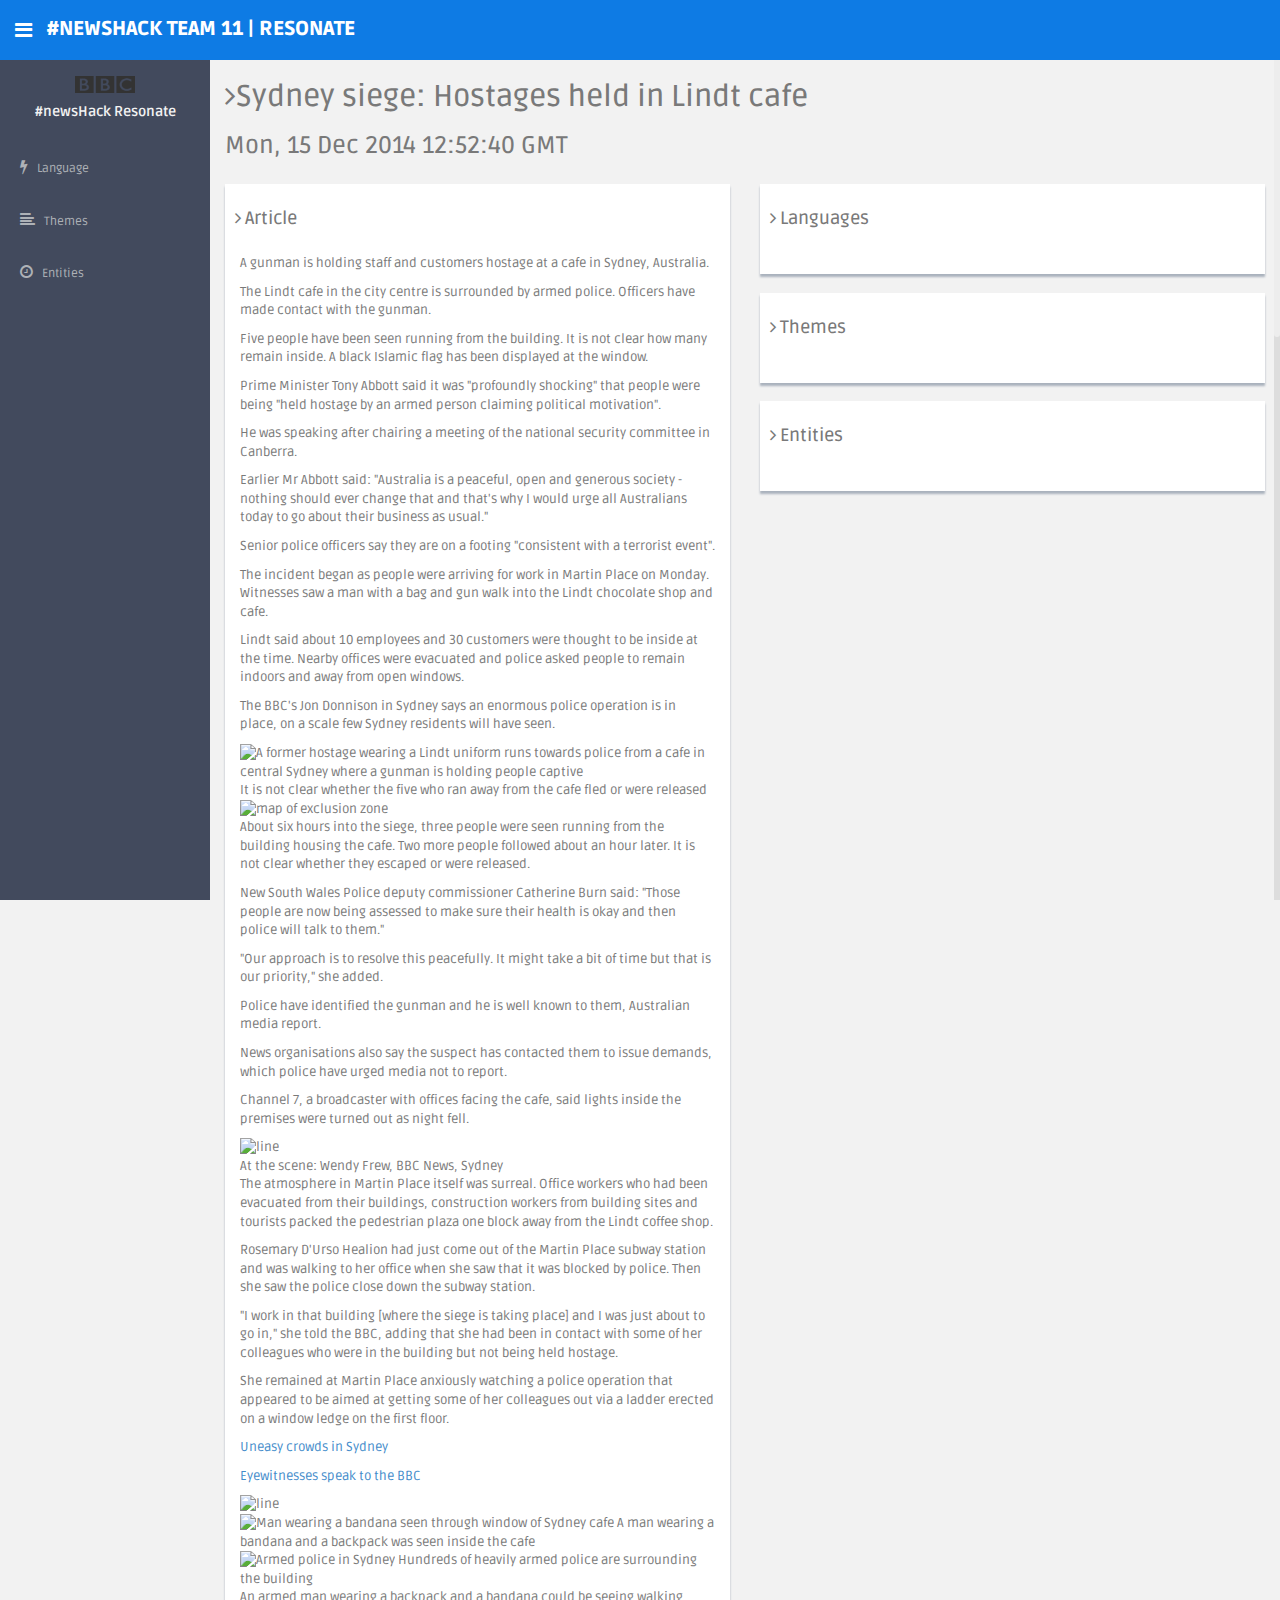
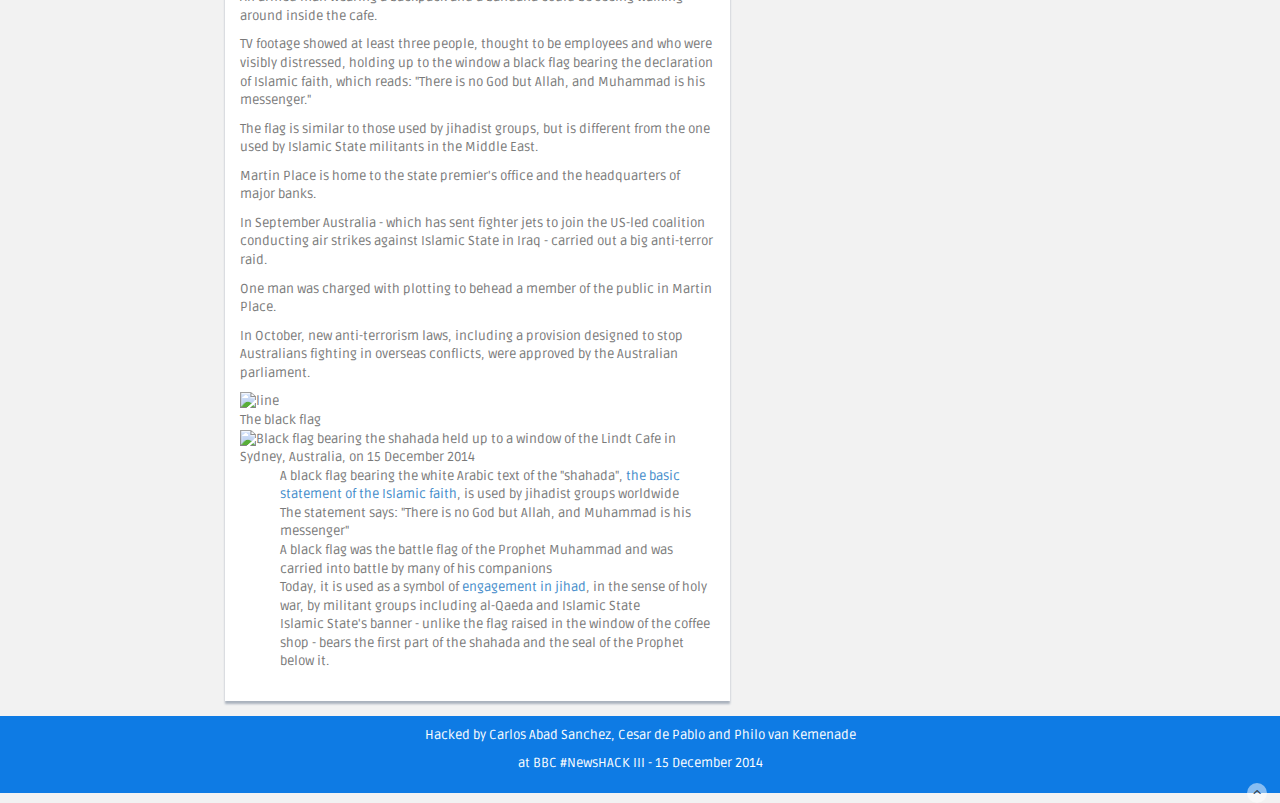
==== www/filled.html @ dad20a24 "render template with data from article.json and analysed.json" ====
<!DOCTYPE html>
<html lang="en">
  <head>
    <meta charset="utf-8">
    <meta name="viewport" content="width=device-width, initial-scale=1.0">
    <meta name="description" content="">
    <meta name="author" content="Dashboard">
    <meta name="keyword" content="Dashboard, Bootstrap, Admin, Template, Theme, Responsive, Fluid, Retina">

    <title>Resonate</title>

    <!-- Bootstrap core CSS -->
    <link href="assets/css/bootstrap.css" rel="stylesheet">
    <!--external css-->
    <link href="assets/font-awesome/css/font-awesome.css" rel="stylesheet" />
        
    <!-- Custom styles for this template -->
    <link href="assets/css/style-edit.css" rel="stylesheet">
    <link href="assets/css/style-responsive.css" rel="stylesheet">

    <!-- Load c3.css -->
    <link href="assets-newshack/css/c3.css" rel="stylesheet" type="text/css">

    <!-- Load d3.js and c3.js -->
    <script src="http://d3js.org/d3.v3.min.js" charset="utf-8"></script>
    <script src="assets-newshack/js/c3.js" ></script>

    <!-- HTML5 shim and Respond.js IE8 support of HTML5 elements and media queries -->
    <!--[if lt IE 9]>
      <script src="https://oss.maxcdn.com/libs/html5shiv/3.7.0/html5shiv.js"></script>
      <script src="https://oss.maxcdn.com/libs/respond.js/1.4.2/respond.min.js"></script>
    <![endif]-->

    <!-- set data from json-->
    <!-- from JSON -->
    <!-- 
    <script type="text/javascript" src="report-data-export.json"></script>
     -->
     <!-- NB: fill data at end of body -->
  </head>

  <body>

  <section id="container" >
      <!-- **********************************************************************************************************************************************************
      TOP BAR CONTENT & NOTIFICATIONS
      *********************************************************************************************************************************************************** -->
      <!--header start-->
      <header class="header bg-theme">
              <div class="sidebar-toggle-box">
                  <div class="fa fa-bars tooltips" data-placement="right" data-original-title="Toggle Navigation"></div>
              </div>
            <!--logo start-->
            <a href="#" class="logo"><b>#newsHACK Team 11 | Resonate</b></a>
        </header>
      <!--header end-->
      
      <!-- **********************************************************************************************************************************************************
      MAIN SIDEBAR MENU
      *********************************************************************************************************************************************************** -->
      <!--sidebar start-->
      <aside>
          <div id="sidebar"  class="nav-collapse ">
              <!-- sidebar menu start-->
              <ul class="sidebar-menu" id="nav-accordion">
              
                  <p class="centered"><a href="javascript:;"><img src="assets-newshack/img/bbc-logo.png" class="" width="60"></a></p>
                  <h5 class="centered">#newsHack Resonate</h5>
                    
                  <li class="mt">
                      <a href="javascript:;" >
                          <i class="fa fa-flash"></i>
                          <span>Language</span>
                      </a>
                  </li>

                  <li class="sub-menu">
                      <a href="javascript:;" >
                          <i class="fa fa-align-left"></i>
                          <span>Themes</span>
                      </a>
                  </li>

                  <li class="sub-menu">
                      <a href="javascript:;" >
                          <i class="fa fa-clock-o"></i>
                          <span>Entities</span>
                      </a>
                  </li>
              </ul>
              <!-- sidebar menu end-->
          </div>
      </aside>
      <!--sidebar end-->
      
      <!-- **********************************************************************************************************************************************************
      MAIN CONTENT
      *********************************************************************************************************************************************************** -->
      <!--main content start-->
      <section id="main-content">
          <section class="wrapper">
          <h2><i class="fa fa-angle-right"></i>Sydney siege: Hostages held in Lindt cafe</h2>
          <h3>Mon, 15 Dec 2014 12:52:40 GMT</h3>
              <!-- page start-->
              <div class="tab-pane" id="chartjs">
                  <div class="row mt">
                      <div class="col-lg-6">
                          <div class="content-panel">
                <h4><i class="fa fa-angle-right"></i> Article</h4>
                              <div class="panel-body ">
                                  <p class="introduction" id="story_continues_1">A gunman is holding staff and customers hostage at a cafe in Sydney, Australia.</p>
        <p>The Lindt cafe in the city centre is surrounded by armed police. Officers have made contact with the gunman. </p>
        <p>Five people have been seen running from the building. It is not clear how many remain inside. A black Islamic flag has been displayed at the window.</p>
        <p>Prime Minister Tony Abbott said it was &quot;profoundly shocking&quot; that people were being &quot;held hostage by an armed person claiming political motivation&quot;. </p>
        <p>He was speaking after chairing a meeting of the national security committee in Canberra.</p>
        <p>Earlier Mr Abbott said: &quot;Australia is a peaceful, open and generous society - nothing should ever change that and that&#039;s why I would urge all Australians today to go about their business as usual.&quot;</p>
        <p>Senior police officers say they are on a footing &quot;consistent with a terrorist event&quot;.</p>
        

        <p>The incident began as people were arriving for work in Martin Place on Monday. Witnesses saw a man with a bag and gun walk into the Lindt chocolate shop and cafe.</p>
        <p>Lindt said about 10 employees and 30 customers were thought to be inside at the time. Nearby offices were evacuated and police asked people to remain indoors and away from open windows. </p>
        <p>The BBC&#039;s Jon Donnison in Sydney says an enormous police operation is in place, on a scale few Sydney residents will have seen. </p>
  <div class="caption full-width">
    <!-- width="624" height="351" -->
  <img src="http://news.bbcimg.co.uk/media/images/79729000/jpg/_79729207_025124051-1.jpg" width="100%" alt="A former hostage wearing a Lindt uniform runs towards police from a cafe in central Sydney where a gunman is holding people captive" />

    <span style="width:624px;">It is not clear whether the five who ran away from the cafe fled or were released</span>
  </div>
<div class="caption full-width">
  <img src="http://news.bbcimg.co.uk/media/images/79731000/jpg/_79731217_sydney_cafe_hostages2_624map(2).jpg" width="100%" alt="map of exclusion zone" />

  </div>
      <p>About six hours into the siege, three people were seen running from the building housing the cafe. Two more people followed about an hour later. It is not clear whether they escaped or were released. </p>
        <p>New South Wales Police deputy commissioner Catherine Burn said: &quot;Those people are now being assessed to make sure their health is okay and then police will talk to them.&quot; </p>
        <p>&quot;Our approach is to resolve this peacefully. It might take a bit of time but that is our priority,&quot; she added.</p>
  


  <p>Police have identified the gunman and he is well known to them, Australian media report.</p>
        <p>News organisations also say the suspect has contacted them to issue demands, which police have urged media not to report.</p>
        <p>Channel 7, a broadcaster with offices facing the cafe, said lights inside the premises were turned out as night fell.</p>
  <div class="caption body-width">
  <img src="http://news.bbcimg.co.uk/media/images/75306000/jpg/_75306515_line976.jpg" width="464" height="2" alt="line" />

  </div>
<span class="cross-head">At the scene: Wendy Frew, BBC News, Sydney</span>
        <p>The atmosphere in Martin Place itself was surreal. Office workers who had been evacuated from their buildings, construction workers from building sites and tourists packed the pedestrian plaza one block away from the Lindt coffee shop.</p>
        <p>Rosemary D&#039;Urso Healion had just come out of the Martin Place subway station and was walking to her office when she saw that it was blocked by police. Then she saw the police close down the subway station.</p>
        <p>&quot;I work in that building [where the siege is taking place] and I was just about to go in,&quot; she told the BBC, adding that she had been in contact with some of her colleagues who were in the building but not being held hostage.</p>
        <p>She remained at Martin Place anxiously watching a police operation that appeared to be aimed at getting some of her colleagues out via a ladder erected on a window ledge on the first floor.</p>
        <p><a href="http://www.bbc.co.uk/news/world-asia-30474690" >Uneasy crowds in Sydney</a></p>
        <p><a href="http://www.bbc.co.uk/news/world-australia-30474494" >Eyewitnesses speak to the BBC</a></p>
  <div class="caption body-width">
  <img src="http://news.bbcimg.co.uk/media/images/75306000/jpg/_75306515_line976.jpg" width="464" height="2" alt="line" />

  </div>
<div class="caption full-width">
  <img src="http://news.bbcimg.co.uk/media/images/79731000/jpg/_79731105_79729212.jpg" width="100%" alt="Man wearing a bandana seen through window of Sydney cafe" />

    <span style="width:624px;">A man wearing a bandana and a backpack was seen inside the cafe</span>
  </div>
<div class="caption full-width">
  <img src="http://news.bbcimg.co.uk/media/images/79727000/jpg/_79727562_936763fb-44ff-4f1b-8a30-9b3c0c50e6f2.jpg" width="100%" alt="Armed police in Sydney" />

    <span style="width:624px;">Hundreds of heavily armed police are surrounding the building</span>
  </div>
      <p>An armed man wearing a backpack and a bandana could be seeing walking around inside the cafe. </p>
        <p>TV footage showed at least three people, thought to be employees and who were visibly distressed, holding up to the window a black flag bearing the declaration of Islamic faith, which reads: &quot;There is no God but Allah, and Muhammad is his messenger.&quot; </p>
        <p>The flag is similar to those used by jihadist groups, but is different from the one used by Islamic State militants in the Middle East. </p>
        <p>Martin Place is home to the state premier&#039;s office and the headquarters of major banks.</p>
        <p>In September Australia - which has sent fighter jets to join the US-led coalition conducting air strikes against Islamic State in Iraq - carried out a big anti-terror raid.</p>
        <p>One man was charged with plotting to behead a member of the public in Martin Place.</p>
        <p>In October, new anti-terrorism laws, including a provision designed to stop Australians fighting in overseas conflicts, were approved by the Australian parliament.</p>
  <div class="caption body-width">
  <img src="http://news.bbcimg.co.uk/media/images/75306000/jpg/_75306515_line976.jpg" width="464" height="2" alt="line" />

  </div>
<span class="cross-head">The black flag</span>
  <div class="caption full-width">
  <img src="http://news.bbcimg.co.uk/media/images/79730000/jpg/_79730565_79730564.jpg" width="100%" alt="Black flag bearing the shahada held up to a window of the Lindt Cafe in Sydney, Australia, on 15 December 2014" />

  </div>
<ul>
    <li> A black flag bearing the white Arabic text of the &quot;shahada&quot;, <a href="http://www.bbc.co.uk/religion/religions/islam/practices/shahadah.shtml " >the basic statement of the Islamic faith</a>, is used by jihadist groups worldwide</li>
    <li> The statement says: &quot;There is no God but Allah, and Muhammad is his messenger&quot;</li>
    <li> A black flag was the battle flag of the Prophet Muhammad and was carried into battle by many of his companions</li>
    <li> Today, it is used as a symbol of <a href="http://www.bbc.co.uk/news/world-middle-east-30411519" >engagement in jihad</a>, in the sense of holy war, by militant groups including al-Qaeda and Islamic State</li>
    <li> Islamic State&#039;s banner - unlike the flag raised in the window of the coffee shop - bears the first part of the shahada and the seal of the Prophet below it.</li>
  </ul>   
                              </div>
                          </div>
                      </div>
                      <div class="col-lg-6">
                          <div class="content-panel">
                            <h4><i class="fa fa-angle-right"></i> Languages</h4>
                              <div class="panel-body text-center">
                                  <div id="chart-languages"></div>
                              </div>
                          </div>

                          <br>

                          <div class="content-panel">
                            <h4><i class="fa fa-angle-right"></i> Themes</h4>
                              <div class="panel-body text-center">
                                  <div id="chart-themes"></div>
                              </div>
                          </div>

                          <br>

                          <div class="content-panel">
                            <h4><i class="fa fa-angle-right"></i> Entities</h4>
                              <div class="panel-body text-center">
                                  <div id="chart-entities"></div>
                              </div>
                          </div>


                      </div>
                  </div>
              </div>
              <!-- page end-->
          </section>          
      </section><!-- /MAIN CONTENT -->

      <!--main content end-->
      <!--footer start-->
      <footer class="site-footer">
          <div class="text-center">
              <p>Hacked by Carlos Abad Sanchez, Cesar de Pablo and Philo van Kemenade</p>
              <p>at BBC #NewsHACK III - 15 December 2014</p>
              <a href="#" class="go-top">
                  <i class="fa fa-angle-up"></i>
              </a>
          </div>
      </footer>
      <!--footer end-->
  </section>

    <!-- js placed at the end of the document so the pages load faster -->
    <script src="assets/js/jquery.js"></script>
    <script src="assets/js/bootstrap.min.js"></script>
    <script class="include" type="text/javascript" src="assets/js/jquery.dcjqaccordion.2.7.js"></script>
    <script src="assets/js/jquery.scrollTo.min.js"></script>
    <script src="assets/js/jquery.nicescroll.js" type="text/javascript"></script>


    <!--common script for all pages-->
    <script src="assets/js/common-scripts.js"></script>
    
    <!-- fill c3 data -->
    <script type="text/javascript">
      var chartLanguages = c3.generate({
        bindto: '#chart-languages',
        axis: {
            rotated: true,
            x: {
              show: false
            },
            y: {
              show: false
            }
        },
        size: {
          height: 100
        },
        data: {
          columns: [['en', 5]],
          type: 'bar',
          groups: [
            ['en']
          ]
        }
      });
      
      var chartThemes = c3.generate({
        bindto: '#chart-themes',
        axis: {
            rotated: true,
            x: {
              show: false
            },
            y: {
              show: false
            }
        },
        size: {
          height: 100
        },
        data: {
          columns: [['crime, law and justice', 3], ['arts, culture and entertainment', 2], ['social issue', 1], ['lifestyle and leisure', 1], ['economy, business and finance', 1], ['sport', 1]],
          type: 'bar',
          groups: [
            ['crime, law and justice', 'arts, culture and entertainment', 'social issue', 'lifestyle and leisure', 'economy, business and finance', 'sport']
          ]
        }
      });
      
      var chartEntities = c3.generate({
        bindto: '#chart-entities',
        axis: {
            rotated: true,
            x: {
              show: false
            },
            y: {
              show: false
            }
        },
        size: {
          height: 100
        },
        data: {
          columns: [['Sydney', 7], ['#SydneySiege', 6], ['#sydneysiege', 4], ['@Eagle_Child', 3], ['@wheelbasecycles', 3], ['Santa', 3], ['@DailyMailAU', 3], ['@BBCBreaking', 3]],
          type: 'bar',
          groups: [
            ['Sydney', '#SydneySiege', '#sydneysiege', '@Eagle_Child', '@wheelbasecycles', 'Santa', '@DailyMailAU', '@BBCBreaking', '@MetroUK', '@ONENewsNZ', '@CNN', 'Tori Johnson', 'Martin Place', '@KCBGroup', '@Skrillex', '@RamzZy_', '@Channel9', '@FootballFunnys', 'Ask of You', 'Associated Press', '@Joey_Del', 'Ross Kemp', 'New York Police Department', 'Stone Cold Steve Austin', '#Nat', '@DaveHaygarth', 'Lindt', '#heartbroken', 'Staveley', '@SteveMarshallNZ', '#NationalTrophy', '#EastEnders', '@nonstopwardle', '@CNNOpinion', '#sydneyseige', 'Beenie Man', '#SYDNEYSIEGE', '#GodBless', '#Bradford', '#OutFront', '@RT_com', 'Child Inn', 'Nick Clegg', '@BradFrenette', 'Walford', '@CSPhotoscom', '@Daily_Express', '#Live', '@JoeWMuchiri', '@lakedistrictmba', '@TimOBrien', '@Winyy__', '@News1130radio', '@CarolCNN', 'YouTube', '@CNNSitRoom', '@CNNMoney', 'Katrina Dawson', 'El Nido', 'Billy Reid', 'Pa.', '#Homeland', '@OutFrontCNN', 'Russia', 'Lionsgate', 'military police', 'Hero', 'CycloCross Trophy Bradford', '@DigitalLookNews', '@cnni', '@9NewsAUS', '#9News', '@HawksheadBrewer', 'Filipinas', '#Cyclocross', '#macaroons', '@krissybri', 'WWE', '#Sydneysiege', 'National Security Committee', '#BREAKING', 'Dressed As Santa', '@Sc0fy_', 'Pit', '@HolidayInn', '@WowEarthPics', 'Champions League Last', '#poordraymen', 'Legend Group', '@CTVVancouver', 'LDMBA', 'Lewis Craven', '@TIME']
          ]
        }
      });

    </script>

  </body>
</html>
---- www/assets/css/style-edit.css ----
/*
Template Name: DASHGUM FREE - Bootstrap 3.2 Admin Theme
Template Version: 1.0
Author: Carlos Alvarez
Website: http://blacktie.co
Premium: http://www.gridgum.com
*/

/* Import fonts */
@import url(http://fonts.googleapis.com/css?family=Ruda:400,700,900);

/* BASIC THEME CONFIGURATION */
body {
    color: #797979;
	background: #f2f2f2;
    font-family: 'Ruda', sans-serif;
    padding: 0px !important;
    margin: 0px !important;
    font-size:13px;
}

ul li {
    list-style: none;
}

a, a:hover, a:focus {
    text-decoration: none;
    outline: none;
}
::selection {

    /*background: #68dff0;*/
    background: #94C1FF;
    color: #fff;
}
::-moz-selection {
    /*background: #68dff0;*/
    background: #94C1FF;
    color: #fff;
}

#container {
    width: 100%;
    height: 100%;
}

/* Bootstrap Modifications */
.modal-header {
	background: #68dff0;
}

.modal-title {
	color: white;
}

.btn-round {
	border-radius: 20px;
	-webkit-border-radius: 20px;
}

.accordion-heading .accordion-toggle {
	display: block;
	cursor: pointer;
	border-top: 1px solid #F5F5F5;
	padding: 5px 0px;
	line-height: 28.75px;
	text-transform: uppercase;
	color: #1a1a1a;
	background-color: #ffffff;
	outline: none !important;
	text-decoration: none;
}	



/*Theme Backgrounds*/

.bg-theme {
	background-color: #68dff0;
}

.bg-theme02 {
	background-color: #ac92ec;
}

.bg-theme03 {
  background-color: #48cfad;
}

.bg-theme04 {
  background-color: #ed5565;
}
/*Theme Buttons*/

.btn-theme {
  color: #fff;
  background-color: #68dff0;
  border-color: #48bcb4;
}
.btn-theme:hover,
.btn-theme:focus,
.btn-theme:active,
.btn-theme.active,
.open .dropdown-toggle.btn-theme {
  color: #fff;
  background-color: #48bcb4;
  border-color: #48bcb4;
}

.btn-theme02 {
  color: #fff;
  background-color: #ac92ec;
  border-color: #967adc;
}
.btn-theme02:hover,
.btn-theme02:focus,
.btn-theme02:active,
.btn-theme02.active,
.open .dropdown-toggle.btn-theme02 {
  color: #fff;
  background-color: #967adc;
  border-color: #967adc;
}

.btn-theme03 {
  color: #fff;
  background-color: #48cfad;
  border-color: #37bc9b;
}
.btn-theme03:hover,
.btn-theme03:focus,
.btn-theme03:active,
.btn-theme03.active,
.open .dropdown-toggle.btn-theme03 {
  color: #fff;
  background-color: #37bc9b;
  border-color: #37bc9b;
}

.btn-theme04 {
  color: #fff;
  background-color: #ed5565;
  border-color: #da4453;
}
.btn-theme04:hover,
.btn-theme04:focus,
.btn-theme04:active,
.btn-theme04.active,
.open .dropdown-toggle.btn-theme04 {
  color: #fff;
  background-color: #da4453;
  border-color: #da4453;
}

.btn-clear-g {
	color: #48bcb4;
	background: transparent;
	border-color: #48bcb4;
}

.btn-clear-g:hover {
	color: white;
}

hr {
  margin-top: 20px;
  margin-bottom: 20px;
  border: 0;
  border-top: 1px solid #797979;
}



/*Helpers*/

.centered {
	text-align: center;
}

.goleft {
	text-align: left;
}

.goright {
	text-align: right;
}

.mt {
	margin-top: 25px;
}

.mb {
	margin-bottom: 25px;
}

.ml {
	margin-left: 5px;
	}

.no-padding {
	padding: 0 !important;
}

.no-margin {
	margin: 0 !important;
}

/*Exclusive Theme Colors Configuration*/

.label-theme {
    /*background-color: #68dff0;*/
	background-color: #0E7BE4; /*Storygami blue*/
}

.bg-theme {
    /*background-color: #68dff0;*/
	background-color: #0E7BE4;
}

ul.top-menu > li > .logout {
	color: #f2f2f2;
	font-size: 12px;
	border-radius: 4px;
	-webkit-border-radius: 4px;
	border: 1px solid #64c3c2 !important;
	padding: 5px 15px;
	margin-right: 15px;
	background: #68dff0;
	margin-top: 15px;
}


/*sidebar navigation*/

#sidebar {
    width: 210px;
    height: 100%;
    position: fixed;
    background: #424a5d;
}

#sidebar h5 {
	color: #f2f2f2;
	font-weight: 700;
}

#sidebar ul li {
    position: relative;
}

#sidebar .sub-menu > .sub li  {
    padding-left: 32px;
}

#sidebar .sub-menu > .sub li:last-child {
    padding-bottom: 10px;
}

/*LEFT NAVIGATION ICON*/
.dcjq-icon {
    height:17px;
    width:17px;
    display:inline-block;
    background: url("../img/nav-expand.png") no-repeat top;
    border-radius:3px;
    -moz-border-radius:3px;
    -webkit-border-radius:3px;
    position:absolute;
    right:10px;
    top:15px;
}
.active .dcjq-icon {
    background: url("../img/nav-expand.png") no-repeat bottom;
    border-radius:3px;
    -moz-border-radius:3px;
    -webkit-border-radius:3px;
}
/*---*/

.nav-collapse.collapse {
    display: inline;
}

ul.sidebar-menu , ul.sidebar-menu li ul.sub{
    margin: -2px 0 0;
    padding: 0;
}

ul.sidebar-menu {
    margin-top: 75px;
}

#sidebar > ul > li > ul.sub {
    display: none;
}

#sidebar > ul > li.active > ul.sub, #sidebar > ul > li > ul.sub > li > a {
    display: block;
}

ul.sidebar-menu li ul.sub li{
    background: #424a5d;
    margin-bottom: 0;
    margin-left: 0;
    margin-right: 0;
}

ul.sidebar-menu li ul.sub li:last-child{
    border-radius: 0 0 4px 4px;
    -webkit-border-radius: 0 0 4px 4px;
}

ul.sidebar-menu li ul.sub li a {
    font-size: 12px;
    padding: 6px 0;
    line-height: 35px;
    height: 35px;
    -webkit-transition: all 0.3s ease;
    -moz-transition: all 0.3s ease;
    -o-transition: all 0.3s ease;
    -ms-transition: all 0.3s ease;
    transition: all 0.3s ease;
    color: #aeb2b7;
}

ul.sidebar-menu li ul.sub li a:hover {
	color: white;
	background: transparent;
}

ul.sidebar-menu li ul.sub li.active a {
    /*color: #68dff0;*/
    color: #94C1FF;
    -webkit-transition: all 0.3s ease;
    -moz-transition: all 0.3s ease;
    -o-transition: all 0.3s ease;
    -ms-transition: all 0.3s ease;
    transition: all 0.3s ease;
    display: block;
}

ul.sidebar-menu li{
    /*line-height: 20px !important;*/
    margin-bottom: 5px;
    margin-left:10px;
    margin-right:10px;
}

ul.sidebar-menu li.sub-menu{
    line-height: 15px;
}

ul.sidebar-menu li a span{
    display: inline-block;
}

ul.sidebar-menu li a{
    color: #aeb2b7;
    text-decoration: none;
    display: block;
    padding: 15px 0 15px 10px;
    font-size: 12px;
    outline: none;
    -webkit-transition: all 0.3s ease;
    -moz-transition: all 0.3s ease;
    -o-transition: all 0.3s ease;
    -ms-transition: all 0.3s ease;
    transition: all 0.3s ease;
}

ul.sidebar-menu li a.active, ul.sidebar-menu li a:hover, ul.sidebar-menu li a:focus {
    /*background: #68dff0;*/
    background: #94C1FF;
    color: #fff;
    display: block;

    -webkit-transition: all 0.3s ease;
    -moz-transition: all 0.3s ease;
    -o-transition: all 0.3s ease;
    -ms-transition: all 0.3s ease;
    transition: all 0.3s ease;
}


ul.sidebar-menu li a i {
    font-size: 15px;
    padding-right: 6px;
}

ul.sidebar-menu li a:hover i, ul.sidebar-menu li a:focus i {
    color: #fff;
}

ul.sidebar-menu li a.active i {
    color: #fff;
}


.mail-info, .mail-info:hover {
    margin: -3px 6px 0 0;
    font-size: 11px;
}

/* MAIN CONTENT CONFIGURATION */
#main-content {
    margin-left: 210px;
}

.header, .footer {
    min-height: 60px;
    padding: 0 15px;
}

.header {
    position: fixed;
    left: 0;
    right: 0;
    z-index: 1002;
    color: #fff;
}

.black-bg {
    /*background: #ffd777;*/
    background: #0E7BE4;
    /*border-bottom: 1px solid #c9aa5f;*/
    border-bottom: 1px solid #07447F;
}

.wrapper {
    display: inline-block;
    margin-top: 60px;
    padding-left: 15px;
    padding-right: 15px;
    padding-bottom: 15px;
    padding-top: 0px;
    width: 100%;
}

a.logo {
    font-size: 20px;
    color: #ffffff;
    float: left;
    margin-top: 15px;
    text-transform: uppercase;
}

a.logo b {
    font-weight: 900;
}

a.logo:hover, a.logo:focus {
    text-decoration: none;
    outline: none;
}

a.logo span {
    color: #68dff0;
}


/*notification*/
#top_menu .nav > li, ul.top-menu > li {
    float: left;
}

.notify-row {
    float: left;
    margin-top: 15px;
    margin-left: 92px;
}

.notify-row .notification span.label {
    display: inline-block;
    height: 18px;
    width: 20px;
    padding: 5px;
}

ul.top-menu > li > a {
    color: #666666;
    font-size: 16px;
    border-radius: 4px;
    -webkit-border-radius: 4px;
    border:1px solid #666666 !important;
    padding: 2px 6px;
    margin-right: 15px;
}

ul.top-menu > li > a:hover, ul.top-menu > li > a:focus {
    border:1px solid #b6b6b6 !important;
    background-color: transparent !important;
    border-color: #b6b6b6 !important;
    text-decoration: none;
    border-radius: 4px;
    -webkit-border-radius: 4px;
    color: #b6b6b6 !important;
}

.notify-row .badge {
    position: absolute;
    right: -10px;
    top: -10px;
    z-index: 100;
}

.dropdown-menu.extended {
    max-width: 300px !important;
    min-width: 160px !important;
    top: 42px;
    width: 235px !important;
    padding: 0;
    box-shadow: 0 2px 5px rgba(0, 0, 0, 0.176) !important;
    border: none !important;
    border-radius: 4px;
    -webkit-border-radius: 4px;
}

@media screen and (-webkit-min-device-pixel-ratio:0) {
    /* Safari and Chrome */
    .dropdown-menu.extended  {
        box-shadow: 0 2px 8px rgba(0, 0, 0, 0.176) !important;
    };
    }

.dropdown-menu.extended li p {
    background-color: #F1F2F7;
    color: #666666;
    margin: 0;
    padding: 10px;
    border-radius: 4px 4px 0px 0px;
    -webkit-border-radius: 4px 4px 0px 0px;
}

.dropdown-menu.extended li p.green {
    background-color: #68dff0;
    color: #fff;
}

.dropdown-menu.extended li p.yellow {
    background-color: #fcb322;
    color: #fff;
}

.dropdown-menu.extended li a {
    border-bottom: 1px solid #EBEBEB !important;
    font-size: 12px;
    list-style: none;
}

.dropdown-menu.extended li a {
    padding: 15px 10px !important;
    width: 100%;
    display: inline-block;
}

.dropdown-menu.extended li a:hover {
    background-color: #F7F8F9 !important;
    color: #2E2E2E;
}

.dropdown-menu.tasks-bar .task-info .desc {
    font-size: 13px;
    font-weight: normal;
}

.dropdown-menu.tasks-bar .task-info .percent {
    display: inline-block;
    float: right;
    font-size: 13px;
    font-weight: 600;
    padding-left: 10px;
    margin-top: -4px;
}

.dropdown-menu.extended .progress {
    margin-bottom: 0 !important;
    height: 10px;
}

.dropdown-menu.inbox li a .photo img {
    border-radius: 2px 2px 2px 2px;
    float: left;
    height: 40px;
    margin-right: 4px;
    width: 40px;
}

.dropdown-menu.inbox li a .subject {
    display: block;
}

.dropdown-menu.inbox li a .subject .from {
    font-size: 12px;
    font-weight: 600;
}

.dropdown-menu.inbox li a .subject .time {
    font-size: 11px;
    font-style: italic;
    font-weight: bold;
    position: absolute;
    right: 5px;
}

.dropdown-menu.inbox li a .message {
    display: block !important;
    font-size: 11px;
}

.top-nav  {
    margin-top: 7px;
}

.top-nav ul.top-menu > li .dropdown-menu.logout {
    width: 268px !important;

}

.top-nav li.dropdown .dropdown-menu {
    float: right;
    right: 0;
    left: auto;
}

.dropdown-menu.extended.logout > li {
    float: left;
    text-align: center;
    width: 33.3%;
}

.dropdown-menu.extended.logout > li:last-child {
    float: left;
    text-align: center;
    width: 100%;
    background: #a9d96c;
    border-radius: 0 0 3px 3px;
}

.dropdown-menu.extended.logout > li:last-child > a, .dropdown-menu.extended.logout > li:last-child > a:hover {
    color: #fff;
    border-bottom: none !important;
    text-transform: uppercase;
}

.dropdown-menu.extended.logout > li:last-child > a:hover > i{
    color: #fff;
}

.dropdown-menu.extended.logout > li > a {
    color: #a4abbb;
    border-bottom: none !important;
}

.full-width .dropdown-menu.extended.logout > li > a:hover {
    background: none !important;
    color: #50c8ea !important;
}

.dropdown-menu.extended.logout > li > a:hover {
    background: none !important;
}

.dropdown-menu.extended.logout > li > a:hover i {
    color: #50c8ea;
}

.dropdown-menu.extended.logout > li > a i {
    font-size: 17px;
}

.dropdown-menu.extended.logout > li > a > i {
    display: block;
}

.top-nav ul.top-menu > li > a {
    border: 1px solid #eeeeee;
    border-radius: 4px;
    -webkit-border-radius: 4px;
    padding: 6px;
    background: none;
    margin-right: 0;
}
.top-nav ul.top-menu > li {
    margin-left: 10px;
}

.top-nav ul.top-menu > li > a:hover, .top-nav ul.top-menu > li > a:focus {
    border:1px solid #F1F2F7;
    background: #F1F2F7;

}

.top-nav .dropdown-menu.extended.logout {
    top: 50px;
}

.top-nav .nav .caret {
    border-bottom-color: #A4AABA;
    border-top-color: #A4AABA;
}
.top-nav ul.top-menu > li > a:hover .caret {
    border-bottom-color: #000;
    border-top-color: #000;
}

.log-arrow-up {
    background: url("../img/arrow-up.png") no-repeat;
    width: 20px;
    height: 11px;
    position: absolute;
    right: 20px;
    top: -10px;
}

/*----*/

.notify-arrow {
    border-style: solid;
    border-width: 0 9px 9px;
    height: 0;
    margin-top: 0;
    opacity: 0;
    position: absolute;
    left: 7px;
    top: -18px;
    transition: all 0.25s ease 0s;
    width: 0;
    z-index: 10;
    margin-top: 10px;
    opacity: 1;
}

.notify-arrow-yellow {
    border-color: transparent transparent #FCB322;
    border-bottom-color: #FCB322 !important;
    border-top-color: #FCB322 !important;
}
.notify-arrow-green {
    border-color: transparent transparent #68dff0;
    border-bottom-color: #68dff0 !important;
    border-top-color: #68dff0 !important;
}



/*--sidebar toggle---*/

.sidebar-toggle-box {
    float: left;
    padding-right: 15px;
    margin-top: 20px;
}

.sidebar-toggle-box .fa-bars {
    cursor: pointer;
    display: inline-block;
    font-size: 20px;
}


.sidebar-closed > #sidebar > ul {
    display: none;
}

.sidebar-closed #main-content {
    margin-left: 0px;
}

.sidebar-closed #sidebar {
    margin-left: -180px;
}


/* Dash Side */

.ds {
	background: #ffffff;
	padding-top: 20px;
}

.ds h4 {
	font-size: 14px;
	font-weight: 700;
}

.ds h3 {
	color: #ffffff;
	font-size: 16px;
	padding: 0 10px;
	line-height: 60px;
	height: 60px;
	margin: 0;
	background: #ff865c;
	text-align: center;
}

.ds i {
	font-size: 12px;
	line-height: 16px;
}

.ds .desc {
	border-bottom: 1px solid #eaeaea;
	display: inline-block;
	padding: 15px 0;
	width: 100%;
}

.ds .desc:hover {
	background: #f2f2f2;
}

.ds .thumb {
	width: 30px;
	margin: 0 10px 0 20px;
	display: block;
	float: left;
}

.ds .details {
	width: 170px;
	float: left;
}

.ds > .desc p {
	font-size: 11px;
}

.ds p > muted {
	font-size: 9px;
	text-transform: uppercase;
	font-style: italic;
	color: #666666
}

.ds a {
	color: #68dff0;
}

/* LINE ICONS CONFIGURATION */

.mtbox {
	margin-top: 80px;
	margin-bottom: 40px;
}

.box1 {
	padding: 15px;
	text-align: center;
	color: #989898;
	border-bottom: 1px solid #989898;
}

.box1 span {
	font-size: 50px;

}

.box1 h3 {
	text-align: center;
}

.box0:hover .box1 {
	border-bottom: 1px solid #ffffff;
}

.box0 p {
	text-align: center;
	font-size: 12px;
	color: #f2f2f2;
}

.box0:hover p {
	color: #ff865c;
}

.box0:hover {
	background: #ffffff;
	box-shadow: 0 2px 1px rgba(0, 0, 0, 0.2);
}

/* MAIN CHART CONFIGURATION */
.main-chart {
	padding-top: 20px;
}

.mleft {
}

.border-head h3 {
    margin-top: 20px;
    margin-bottom: 20px;
	margin-left: 15px;	
    padding-bottom: 5px;
    font-weight: normal;
    font-size: 18px;
    display: inline-block;
    width: 100%;
    font-weight: 700;
    color: #989898;
}

.custom-bar-chart {
    height: 290px;
    margin-top: 20px;
    margin-left: 20px;
    position: relative;
    border-bottom: 1px solid #c9cdd7;
}

.custom-bar-chart .bar {
    height: 100%;
    position: relative;
    width: 6%;
    margin: 0px 4%;
    float: left;
    text-align: center;
    z-index: 10;
}

.custom-bar-chart .bar .title {
    position: absolute;
    bottom: -30px;
    width: 100%;
    text-align: center;
    font-size: 11px;
}

.custom-bar-chart .bar .value {
    position: absolute;
    bottom: 0;
    background: #ff865c;
    color: #68dff0;
    width: 100%;
    -webkit-border-radius: 5px 5px 0 0;
    -moz-border-radius: 5px 5px 0 0;
    border-radius: 5px 5px 0 0;
    -webkit-transition: all .3s ease;
    -moz-transition: all .3s ease;
    -ms-transition: all .3s ease;
    -o-transition: all .3s ease;
    transition: all .3s ease;
}



.custom-bar-chart .bar .value:hover {
    background: #2f2f2f;
    color: #fff;
}

.y-axis {
    color: #555555;
    position: absolute;
    text-align: left;
    width: 100%;
    font-size: 11px;
}

.y-axis li {
    border-top: 1px dashed #dbdce0;
    display: block;
    height: 58px;
    width: 100%;
}

.y-axis li:last-child {
    border-top: none;
}

.y-axis li span {
    display: block;
    margin: -10px 0 0 -60px;
    padding: 0 10px;
    width: 40px;
}


/*Donut Chart Main Page Conf*/
.donut-main {
	display: block;
	text-align: center;
}

.donut-main h4 {
	font-weight: 700;
	font-size: 16px;
}

/* *************************************************************************************
PANELS CONFIGURATIONS
*************************************************************************************** */

/*Panel Size*/

.pn {
	height: 250px;
	box-shadow: 0 2px 1px rgba(0, 0, 0, 0.2);
}

.pn:hover {
	box-shadow: 2px 3px 2px rgba(0, 0, 0, 0.3);
	
}

/*Grey Panel*/

.grey-panel {
	text-align: center;
	background: #dfdfe1;
}
.grey-panel .grey-header {
	background: #ccd1d9;
	padding: 3px;
	margin-bottom: 15px;
}
.grey-panel h5 {
	font-weight: 200;
	margin-top: 10px;
}
.grey-panel p {
	margin-left: 5px;
}
/* Specific Conf for Donut Charts*/
.donut-chart p {
	margin-top: 5px;
	font-weight: 700;
	margin-left: 15px;
}
.donut-chart h2 {
	font-weight: 900;
	color: #FF6B6B;
	font-size: 38px;
}

/* Dark Blue*/

.darkblue-panel {
	text-align: center;
	background: #444c57;
}
.darkblue-panel .darkblue-header {
	background: transparent;
	padding: 3px;
	margin-bottom: 15px;
}
.darkblue-panel h1 {
	color: #f2f2f2;
}
.darkblue-panel h5 {
	font-weight: 200;
	margin-top: 10px;
	color: white;
}
.darkblue-panel footer {
	color: white;
}
.darkblue-panel footer h5 {
	margin-left:10px; 
	margin-right: 10px;
	font-weight: 700;
}

/*Green Panel*/
.green-panel {
	text-align: center;
	background: #68dff0;
}
.green-panel .green-header {
	background: #43b1a9;
	padding: 3px;
	margin-bottom: 15px;
}
.green-panel h5 {
	color: white;
	font-weight: 200;
	margin-top: 10px;
}
.green-panel h3 {
	color: white;
	font-weight: 100;
}
.green-panel p {
	color: white;
}

/*White Panel */
.white-panel {
	text-align: center;
	background: #ffffff;
	color: #ccd1d9;
}

.white-panel p {
	margin-top: 5px;
	font-weight: 700;
	margin-left: 15px;
}
.white-panel .white-header {
	background: #f4f4f4;
	padding: 3px;
	margin-bottom: 15px;
	color: #c6c6c6;
}
.white-panel .small {
	font-size: 10px;
	color: #ccd1d9;
}

.white-panel i {
	color: #68dff0;
	padding-right: 4px;
	font-size: 14px;
}

/*STOCK CARD Panel*/
.card {
  background: white;
  box-shadow: 0 2px 1px rgba(0, 0, 0, 0.2);
  margin-bottom: 1em; 
  height: 250px;
}
.stock .stock-chart {
  background: #00c5de;
}
.stock .stock-chart #chart {
    height: 10.7em;
    background: url(http://i.imgbox.com/abmuNQx2) center bottom no-repeat; 
}    
.stock .current-price {
  background: #1d2122;
  padding: 10px; 
}
.stock .current-price .info abbr {
    display: block;
    color: #f8f8f8;
    font-size: 1.5em;
    font-weight: 600;
    margin-top: 0.18em;
}
.stock .current-price .changes {
    text-align: right; 
}
.stock .changes .up {
	color: #4fd98b
}
.stock .current-price .changes .value {
      font-size: 1.8em;
      font-weight: 700; 
}
.stock .summary {
    color: #2f2f2f;
    display: block;
    background: #f2f2f2;
    padding: 10px;
	text-align: center;
}
.stock .summary strong {
	font-weight: 900;
	font-size: 14px;
}

/*Content Panel*/
.content-panel {
	background: #ffffff;
	box-shadow: 0px 3px 2px #aab2bd;
	padding-top: 15px;
	padding-bottom: 5px;
}
.content-panel h4 {
	margin-left: 10px;
}

/*WEATHER PANELS*/

/* Weather 1 */
.weather {
	background: url(../img/weather.jpg) no-repeat center top;
	text-align: center;
	background-position: center center;
}
.weather i {
	color: white;
	margin-top: 45px;
}
.weather h2 {
	color: white;
	font-weight: 900;
}
.weather h4 {
	color: white;
	font-weight: 900;
	letter-spacing: 1px;
}

/* Weather 2 */
.weather-2 {
	background: #e9f0f4;
}
.weather-2 .weather-2-header {
	background: #54bae6;
	padding-top: 5px;
	margin-bottom: 5px;
}
.weather-2 .weather-2-header p {
	color: white;
	margin-left: 5px;
	margin-right: 5px;
}
.weather-2 .weather-2-header p small {
	font-size: 10px;
}
.weather-2 .data {
	margin-right: 10px;
	margin-left: 10px;
	color: #272b34;
}
.weather-2 .data h5 {
	margin-top: 0px;
	font-weight: lighter;
}
.weather-2 .data h1{
	margin-top: 2px;
}

/* Weather 3 */
.weather-3 {
	background: #ffcf00;
}

.weather-3 i {
	color: white;
	margin-top: 30px;
	font-size: 70px;
}
.weather-3 h1 {
	margin-top: 10px;
	color: white;
	font-weight: 900;
}
.weather-3 .info {
	background: #f2f2f2;
}
.weather-3 .info i {
	font-size: 15px;
	color: #c2c2c2;
	margin-bottom: 0px;
	margin-top: 10px;
}
.weather-3 .info h3 {
	font-weight: 900;
	margin-bottom: 0px;
}
.weather-3 .info p {
	margin-left: 10px;
	margin-right: 10px;
	margin-bottom: 16px;
	color: #c2c2c2;
	font-size: 15px;
	font-weight: 700;
}


/*Twitter Panel*/
.twitter-panel {
	background: #4fc1e9;
	text-align: center;
}
.twitter-panel i {
	color: white;
	margin-top: 40px;
}
.twitter-panel p {
	color: #f5f5f5;
	margin: 10px;
}
.twitter-panel .user {
	color: white;
	font-weight: 900;
}


/* Instagram Panel*/
.instagram-panel {
	background: url(../img/instagram.jpg) no-repeat center top;
	text-align: center;
	background-position: center center;
}
.instagram-panel i {
	color: white;
	margin-top: 35px;
}
.instagram-panel p {
	margin: 5px;
	color: white;
}

/* Product Panel */
.product-panel {
	background: #dadad2;
	text-align: center;
	padding-top: 50px;
	height: 100%;
}

/* Product Panel 2*/
.product-panel-2 {
	background: #dadad2;
	text-align: center;
}
.product-panel-2 .badge {
	position: absolute;
	top: 20px;
	left: 35px;
}
.badge-hot {
	background: #ed5565;
	width: 70px;
	height: 70px;
	line-height: 70px;
	font-size: 18px;
	color: #fff;
	text-align: center;
	border-radius: 100%;
}

/* Soptify Panel */
#spotify {
	background: url(../img/lorde.jpg) no-repeat center top;
	margin-top: -15px;
	background-attachment: relative;
	background-position: center center;
	min-height: 220px;
	width: 100%;
    -webkit-background-size: 100%;
    -moz-background-size: 100%;
    -o-background-size: 100%;
    background-size: 100%;
    -webkit-background-size: cover;
    -moz-background-size: cover;
    -o-background-size: cover;
    background-size: cover;
}
#spotify .btn-clear-g {
	top: 15%;
	right: 10px;
	position: absolute;
	margin-top: 5px;
}
#spotify .sp-title {
	bottom: 15%;
	left: 25px;
	position: absolute;
	color: #efefef;
}
#spotify .sp-title h3 {
	font-weight: 900;
}
#spotify .play{
	bottom: 18%;
	right: 25px;
	position: absolute;
	color: #efefef;
	font-size: 20px
}
.followers {
	margin-left: 5px;
	margin-top: 5px;
}

/* BLOG PANEL */
#blog-bg {
	background: url(../img/blog-bg.jpg) no-repeat center top;
	margin-top: -15px;
	background-attachment: relative;
	background-position: center center;
	min-height: 150px;
	width: 100%;
    -webkit-background-size: 100%;
    -moz-background-size: 100%;
    -o-background-size: 100%;
    background-size: 100%;
    -webkit-background-size: cover;
    -moz-background-size: cover;
    -o-background-size: cover;
    background-size: cover;
}
#blog-bg .badge {
	position: absolute;
	top: 20px;
	left: 35px;
}
.badge-popular {
	background: #3498db;
	width: 70px;
	height: 70px;
	line-height: 70px;
	font-size: 13px;
	color: #fff;
	text-align: center;
	border-radius: 100%;
}
.blog-title {
	background: rgba(0,0,0,0.5);
	bottom: 100px;
	padding: 6px;
	color: white;
	font-weight: 700;
	position: absolute;
	display: block;
	width: 120px;
}
.blog-text {
	margin-left: 8px;
	margin-right: 8px;
	margin-top: 15px;
	font-size: 12px;
}

/* Calendar Configuration */
#calendar {
	color: white;
	padding: 0px !important;
}
.calendar-month-header {
	background: #43b1a9;
}

/* TODO PANEL */
.steps{
  display: block;
}
.steps input[type=checkbox] {
  display: none;
}
.steps input[type=submit]{
  background: #f1783c;
  border: none;
  padding: 0px;
  margin: 0 auto;
  width: 100%;
  height: 55px;
  color: white;
  text-transform: uppercase;
  font-weight: 900;
  font-size: 11px;
  letter-spacing: 1px;
  cursor: pointer;
  transition: background 0.5s ease
}
.steps input[type=submit]:hover{
  background: #8fde9c;
}
.steps label{
  background: #393D40;
  height: 65px;
  line-height: 65px;
  width: 100%;
  display: block;
  border-bottom: 1px solid #44494e;
  color: #889199;
  text-transform: uppercase;
  font-weight: 900;
  font-size: 11px;
  letter-spacing: 1px;
  text-indent: 52px;
  cursor: pointer;
  transition: all 0.7s ease;
  margin: 0px;
}
.steps label:before{
  content:"";
  width: 12px;
  height: 12px;
  display: block;
  position: absolute;
  margin: 26px 0px 0px 18px;
  border-radius: 100%;
  transition: border 0.7s ease
}
.steps label:hover{
  background: #2B2E30;
  color: #46b7e5
}
.steps label:hover:before{
  border: 1px solid #46b7e5;
}
#op1:checked ~ label[for=op1]:before,
#op2:checked ~ label[for=op2]:before,
#op3:checked ~ label[for=op3]:before{
  border: 2px solid #96c93c;
  background: url('[data-uri]') no-repeat center center;
}

/* PROFILE PANELS */
/* Profile 01*/
#profile-01 {
	background: url(../img/profile-01.jpg) no-repeat center top;
	margin-top: -15px;
	background-attachment: relative;
	background-position: center center;
	min-height: 150px;
	width: 100%;
    -webkit-background-size: 100%;
    -moz-background-size: 100%;
    -o-background-size: 100%;
    background-size: 100%;
    -webkit-background-size: cover;
    -moz-background-size: cover;
    -o-background-size: cover;
    background-size: cover;
}
#profile-01 h3 {
	color: white;
	padding-top: 50px;
	margin: 0px;
	text-align: center;
}
#profile-01 h6 {
	color: white;
	text-align: center;
	margin-bottom: 0px;
	font-weight: 900;
}
.profile-01 {
	background: #68dff0;
	height: 50px;
}
.profile-01:hover {
	background: #2f2f2f;
  -webkit-transition: background-color 0.6s;
  -moz-transition: background-color 0.6s;
  -o-transition: background-color 0.6s;
  transition: background-color 0.6s;
  cursor: pointer;
}
.profile-01 p {
	color: white;
	padding-top: 15px;
	font-weight: 400;
	font-size: 15px;
}

/* Profile 02*/
#profile-02 {
	background: url(../img/profile-02.jpg) no-repeat center top;
	margin-top: -15px;
	background-attachment: relative;
	background-position: center center;
	min-height: 200px;
	width: 100%;
    -webkit-background-size: 100%;
    -moz-background-size: 100%;
    -o-background-size: 100%;
    background-size: 100%;
    -webkit-background-size: cover;
    -moz-background-size: cover;
    -o-background-size: cover;
    background-size: cover;
}
#profile-02 .user {
	padding-top: 40px;
	text-align: center;
}
#profile-02 h4 {
	color: white;
	margin:0px;
	padding-top: 8px;
}
.pr2-social a {
	color: #cdcdcd;
}
.pr2-social a:hover {
	color: #68dff0;
}
.pr2-social i {
	margin-top: 15px;
	margin-right: 12px;
	font-size: 20px;
}


/*spark line*/
.chart {
    display: inline-block;
    text-align: center;
    width: 100%;
}
.chart .heading {
    text-align: left;
}
.chart .heading span {
    display: block;
}
.panel.green-chart .chart-tittle {
    font-size: 16px;
    padding: 15px;
    display: inline-block;
    font-weight:normal;
    background: #99c262;
    width: 100%;
    -webkit-border-radius: 0px 0px 4px 4px;
    border-radius: 0px 0px 4px 4px;
}
#barchart {
    margin-bottom: -15px;
    display: inline-block;
}
.panel.green-chart .chart-tittle .value {
    float: right;
    color: #c0f080;
}
.panel.green-chart {
    background: #a9d96c;
    color: #fff;
}
.panel.terques-chart {
    background: transparent;
    color: #797979;
}
.panel.terques-chart .chart-tittle .value {
    float: right;
    color: #fff;
}
.panel.terques-chart .chart-tittle .value a {
    color: #2f2f2f;
    font-size: 12px;
}
.panel.terques-chart .chart-tittle .value a:hover, .panel.terques-chart .chart-tittle .value a.active {
    color: #68dff0;
    font-size: 12px;
}
.panel.terques-chart .chart-tittle {
    font-size: 16px;
    padding: 15px;
    display: inline-block;
    font-weight:normal;
    background: #39b7ac;
    width: 100%;
    -webkit-border-radius: 0px 0px 4px 4px;
    border-radius: 0px 0px 4px 4px;
}
.inline-block {
    display: inline-block;
}

/* showcase background */
.showback {
	background: #ffffff;
	padding: 15px;
	margin-bottom: 15px;
	box-shadow: 0px 3px 2px #aab2bd;
}



/* Calendar Events - Calendar.html*/
.external-event {
	cursor: move;
	display: inline-block !important;
	margin-bottom: 7px !important;
	margin-right: 7px !important;
	padding: 10px;
}

.drop-after {
	padding-top: 15px;
	margin-top: 15px;
	border-top: 1px solid #ccc;
}

.fc-state-default, .fc-state-default .fc-button-inner {
	background: #f2f2f2;
}

.fc-state-active .fc-button-inner {
	background: #FFFFFF;
}

/* Gallery Configuration */
.photo-wrapper {
  display: block;
  position: relative;
  overflow: hidden;
  background-color: #68dff0;
  -webkit-transition: background-color 0.4s;
  -moz-transition: background-color 0.4s;
  -o-transition: background-color 0.4s;
  transition: background-color 0.4s;
}
.project .overlay {
  position: absolute;
  text-align: center;
  color: #fff;
  opacity: 0;
  filter: alpha(opacity=0);
  -webkit-transition: opacity 0.4s;
  -moz-transition: opacity 0.4s;
  -o-transition: opacity 0.4s;
  transition: opacity 0.4s;
  
}

.project:hover .photo-wrapper {
  background-color: #68dff0;
	background-image:url(../img/zoom.png);
	background-repeat:no-repeat;
	background-position:center;
	top: 0;
	bottom: 0;
	left: 0;
	right: 0;
	position: relative;
}
.project:hover .photo {
  opacity: 10;
  filter: alpha(opacity=4000);
  opacity: 0.1;
  filter: alpha(opacity=40);
}
.project:hover .overlay {
  opacity: 100;
  filter: alpha(opacity=10000);
  opacity: 1;
  filter: alpha(opacity=100);
}



/* EZ Checklist */
.ez-checkbox {
	margin-right: 5px;
}

.ez-checkbox, .ez-radio {
	height: 20px;
	width: 20px;
}

.brand-highlight {
background: #fffbcc !important;
}


/* FORMS CONFIGURATION */
.form-panel {
	background: #ffffff;
	margin: 10px;
	padding: 10px;
	box-shadow: 0px 3px 2px #aab2bd;
	text-align: left;
}

label {
	font-weight: 400;
}

.form-horizontal.style-form .form-group {
	border-bottom: 1px solid #eff2f7;
	padding-bottom: 15px;
	margin-bottom: 15px;
}

.round-form {
	border-radius: 500px;
	-webkit-border-radius: 500px;
}

@media (min-width: 768px) {
		.form-horizontal .control-label {
		text-align: left;
	}
}

#focusedInput {
	border: 1px solid #ed5565;
	box-shadow: none;
}

.add-on {
	float: right;
	margin-top: -37px;
	padding: 3px;
	text-align: center;
}

.add-on .btn {
	height: 34px;
}

/* TOGGLE CONFIGURATION */
.has-switch {
    border-radius: 30px;
    -webkit-border-radius: 30px;
    display: inline-block;
    cursor: pointer;
    line-height: 1.231;
    overflow: hidden;
    position: relative;
    text-align: left;
    width: 80px;
    -webkit-mask: url('../img/mask.png') 0 0 no-repeat;
    mask: url('../img/mask.png') 0 0 no-repeat;
    -webkit-user-select: none;
    -moz-user-select: none;
    -ms-user-select: none;
    -o-user-select: none;
    user-select: none;
}
.has-switch.deactivate {
    opacity: 0.5;
    filter: alpha(opacity=50);
    cursor: default !important;
}
.has-switch.deactivate label,
.has-switch.deactivate span {
    cursor: default !important;
}
.has-switch > div {
    width: 162%;
    position: relative;
    top: 0;
}
.has-switch > div.switch-animate {
    -webkit-transition: left 0.25s ease-out;
    -moz-transition: left 0.25s ease-out;
    -o-transition: left 0.25s ease-out;
    transition: left 0.25s ease-out;
    -webkit-backface-visibility: hidden;
}
.has-switch > div.switch-off {
    left: -63%;
}
.has-switch > div.switch-off label {
    background-color: #7f8c9a;
    border-color: #bdc3c7;
    -webkit-box-shadow: -1px 0 0 rgba(255, 255, 255, 0.5);
    -moz-box-shadow: -1px 0 0 rgba(255, 255, 255, 0.5);
    box-shadow: -1px 0 0 rgba(255, 255, 255, 0.5);
}
.has-switch > div.switch-on {
    left: 0%;
}
.has-switch > div.switch-on label {
    background-color: #41cac0;
}
.has-switch input[type=checkbox] {
    display: none;
}
.has-switch span {
    cursor: pointer;
    font-size: 14.994px;
    font-weight: 700;
    float: left;
    height: 29px;
    line-height: 19px;
    margin: 0;
    padding-bottom: 6px;
    padding-top: 5px;
    position: relative;
    text-align: center;
    width: 50%;
    z-index: 1;
    -webkit-box-sizing: border-box;
    -moz-box-sizing: border-box;
    box-sizing: border-box;
    -webkit-transition: 0.25s ease-out;
    -moz-transition: 0.25s ease-out;
    -o-transition: 0.25s ease-out;
    transition: 0.25s ease-out;
    -webkit-backface-visibility: hidden;
}
.has-switch span.switch-left {
    border-radius: 30px 0 0 30px;
    background-color: #2A3542;
    color: #41cac0;
    border-left: 1px solid transparent;
}
.has-switch span.switch-right {
    border-radius: 0 30px 30px 0;
    background-color: #bdc3c7;
    color: #ffffff;
    text-indent: 7px;
}
.has-switch span.switch-right [class*="fui-"] {
    text-indent: 0;
}
.has-switch label {
    border: 4px solid #2A3542;
    border-radius: 50%;
    -webkit-border-radius: 50%;
    float: left;
    height: 29px;
    margin: 0 -21px 0 -14px;
    padding: 0;
    position: relative;
    vertical-align: middle;
    width: 29px;
    z-index: 100;
    -webkit-transition: 0.25s ease-out;
    -moz-transition: 0.25s ease-out;
    -o-transition: 0.25s ease-out;
    transition: 0.25s ease-out;
    -webkit-backface-visibility: hidden;
}
.switch-square {
    border-radius: 6px;
    -webkit-border-radius: 6px;
    -webkit-mask: url('../img/mask.png') 0 0 no-repeat;
    mask: url('../img/mask.png') 0 0 no-repeat;
}
.switch-square > div.switch-off label {
    border-color: #7f8c9a;
    border-radius: 6px 0 0 6px;
}
.switch-square span.switch-left {
    border-radius: 6px 0 0 6px;
}
.switch-square span.switch-left [class*="fui-"] {
    text-indent: -10px;
}
.switch-square span.switch-right {
    border-radius: 0 6px 6px 0;
}
.switch-square span.switch-right [class*="fui-"] {
    text-indent: 5px;
}
.switch-square label {
    border-radius: 0 6px 6px 0;
    border-color: #41cac0;
}



/*LOGIN CONFIGURATION PAGE*/
.form-login {
	max-width: 330px;
	margin: 100px auto 0;
	background: #fff;
	border-radius: 5px;
	-webkit-border-radius: 5px;
}

.form-login h2.form-login-heading {
	margin: 0;
	padding: 25px 20px;
	text-align: center;
	background: #68dff0;
	border-radius: 5px 5px 0 0;
	-webkit-border-radius: 5px 5px 0 0;
	color: #fff;
	font-size: 20px;
	text-transform: uppercase;
	font-weight: 300;
}
.login-wrap {
	padding: 20px;
}
.login-wrap .registration {
	text-align: center;
}
.login-social-link {
	display: block;
	margin-top: 20px;
	margin-bottom: 15px;
}


/*LOCK SCREEN CONF*/
#showtime {
	width: 100%;
	color: #fff;
	font-size: 90px;
	margin-bottom: 30px;
	margin-top: 250px;
	display: inline-block;
	text-align: center;
	font-weight: 400;
}

.lock-screen {
	text-align: center;
}

.lock-screen a {
	color: white;
}

.lock-screen a:hover {
	color: #48cfad
}

.lock-screen i {
	font-size: 60px;
}

.lock-screen .modal-content {
	position: relative;
	background-color: #f2f2f2;
	background-clip: padding-box;
	border: 1px solid #999;
	border: 1px solid rgba(0, 0, 0, .2);
	border-radius: 5px;
}


.btn-facebook {
  color: #fff;
  background-color: #5193ea;
  border-color: #2775e2;
}
.btn-facebook:hover,
.btn-facebook:focus,
.btn-facebook:active,
.btn-facebook.active,
.open .dropdown-toggle.btn-facebook {
  color: #fff;
  background-color: #2775e2;
  border-color: #2775e2;
}

.btn-twitter {
  color: #fff;
  background-color: #44ccfe;
  border-color: #2bb4e8;
}
.btn-twitter:hover,
.btn-twitter:focus,
.btn-twitter:active,
.btn-twitter.active,
.open .dropdown-toggle.btn-twitter {
  color: #fff;
  background-color: #2bb4e8;
  border-color: #2bb4e8;
}


/*badge*/
.badge.bg-primary {
    background: #8075c4;
}

.badge.bg-success {
    background: #a9d86e;
}

.badge.bg-warning {
    background: #FCB322;
}

.badge.bg-important {
    background: #ff6c60;
}

.badge.bg-info {
    background: #41cac0;
}

.badge.bg-inverse {
    background: #2A3542;
}


/*easy pie chart*/
.easy-pie-chart {
    display: inline-block;
    padding: 30px 0;
}

.chart-info, .chart-info .increase, .chart-info .decrease {
    display: inline-block;
}

.chart-info {
    width: 100%;
    margin-bottom:5px;
}

.chart-position {
    margin-top: 70px;
}

.chart-info span {
    margin: 0 3px;
}

.chart-info .increase {
    background: #ff6c60;
    width: 10px;
    height: 10px;
}

.chart-info .decrease {
    background: #f2f2f2;
    width: 10px;
    height: 10px;
}

.panel-footer.revenue-foot {
    background-color: #e6e7ec;
    -webkit-border-radius: 0px 0px 4px 4px;
    border-radius: 0px 0px 4px 4px;
    border: none;
    padding: 0;
    width: 100%;
    display: inline-block;
}

@media screen and (-webkit-min-device-pixel-ratio:0) {
    /* Safari and Chrome */
    .panel-footer.revenue-foot {
        margin-bottom: -4px;
    };
    }


.panel-footer.revenue-foot ul  {
    margin: 0;
    padding: 0;
    width: 100%;
    display: inline-flex;
}

.panel-footer.revenue-foot ul li {
    float: left;
    width: 33.33%;
}

.panel-footer.revenue-foot ul li.first a:hover, .panel-footer.revenue-foot ul li.first a {
    -webkit-border-radius: 0px 0px 0px 4px;
    border-radius: 0px 0px 0px 4px;
}

.panel-footer.revenue-foot ul li.last a:hover, .panel-footer.revenue-foot ul li.last a {
    -webkit-border-radius: 0px 0px 4px 0px;
    border-radius: 0px 0px 4px 0px;
    border-right: none;

}

.panel-footer.revenue-foot ul li a{
    display: inline-block;
    width: 100%;
    padding: 14px 15px;
    text-align: center;
    border-right: 1px solid #d5d8df;
    color: #797979;
}

.panel-footer.revenue-foot ul li a:hover, .panel-footer.revenue-foot ul li.active a {
    background: #fff;
    position: relative;
}

.panel-footer.revenue-foot ul li a i {
    color: #c6cad5;
    display: block;
    font-size: 16px;
}
.panel-footer.revenue-foot ul li a:hover i, .panel-footer.revenue-foot ul li.active a i {
    color: #ff6c60;
    display: block;
    font-size: 16px;
}


/*flot chart*/
.flot-chart .chart, .flot-chart .pie, .flot-chart .bars {
    height: 300px;
}

/*todolist*/
#sortable {
    list-style-type: none;
    margin: 0 0 20px 0;
    padding: 0;
    width: 100%;
}
#sortable li {
    padding-left: 3em;
    font-size: 12px;
}
#sortable li i {
    position: absolute;
    left:6px;
    padding:4px 10px 0 10px;
    cursor: pointer;
}

#sortable li input[type=checkbox]{
    margin-top: 0;
}

.ui-sortable > li {
    padding: 15px 0 15px 35px !important ;
    position: relative;
    background: #f5f6f8;
    margin-bottom: 2px;
    border-bottom   : none !important;
}

.ui-sortable li.list-primary {
    border-left: 3px solid #41CAC0;
}

.ui-sortable li.list-success {
    border-left: 3px solid #78CD51;
}

.ui-sortable li.list-danger {
    border-left: 3px solid #FF6C60;
}

.ui-sortable li.list-warning {
    border-left: 3px solid #F1C500;
}

.ui-sortable li.list-info {
    border-left: 3px solid #58C9F3;
}

.ui-sortable li.list-inverse {
    border-left: 3px solid #BEC3C7;
}

/*footer*/
.site-footer {
    background: #0E7BE4;
    color: #fff;
    padding: 10px 0;
}


.go-top {
    margin-right: 1%;
    float: right;
    background: rgba(255,255,255,.5);
    width: 20px;
    height: 20px;
    border-radius: 50%;
    -webkit-border-radius: 50%;
}

.go-top i {
    color: #2A3542;
}

.site-min-height {
    min-height: 900px;
}


.nicescroll-rails div {
    background-color: #CCC !important;
}
---- www/assets/css/style-responsive.css ----
@media (min-width: 980px) {
    /*-----*/
    .custom-bar-chart {
        margin-bottom: 40px;
    }

}

@media (min-width: 768px) and (max-width: 979px) {

    /*-----*/
    .custom-bar-chart {
        margin-bottom: 40px;
    }

    /*chat room*/


}

@media (max-width: 768px) {

    .header {
        position: absolute;
    }

    /*sidebar*/

    #sidebar {
        height: auto;
        overflow: hidden;
        position: absolute;
        width: 100%;
        z-index: 1001;
    }


    /* body container */
    #main-content {
        margin: 0px!important;
        position: none !important;
    }

    #sidebar > ul > li > a > span {
        line-height: 35px;
    }

    #sidebar > ul > li {
        margin: 0 10px 5px 10px;
    }
    #sidebar > ul > li > a {
        height:35px;
        line-height:35px;
        padding: 0 10px;
        text-align: left;
    }
    #sidebar > ul > li > a i{
        /*display: none !important;*/
    }

    #sidebar ul > li > a .arrow, #sidebar > ul > li > a .arrow.open {
        margin-right: 10px;
        margin-top: 15px;
    }

    #sidebar ul > li.active > a .arrow, #sidebar ul > li > a:hover .arrow, #sidebar ul > li > a:focus .arrow,
    #sidebar > ul > li.active > a .arrow.open, #sidebar > ul > li > a:hover .arrow.open, #sidebar > ul > li > a:focus .arrow.open{
        margin-top: 15px;
    }

    #sidebar > ul > li > a, #sidebar > ul > li > ul.sub > li {
        width: 100%;
    }
    #sidebar > ul > li > ul.sub > li > a {
        background: transparent !important ;
    }
    #sidebar > ul > li > ul.sub > li > a:hover {
        
    }


    /* sidebar */
    #sidebar {
        margin: 0px !important;
    }

    /* sidebar collabler */
    #sidebar .btn-navbar.collapsed .arrow {
        display: none;
    }

    #sidebar .btn-navbar .arrow {
        position: absolute;
        right: 35px;
        width: 0;
        height: 0;
        top:48px;
        border-bottom: 15px solid #282e36;
        border-left: 15px solid transparent;
        border-right: 15px solid transparent;
    }


    /*---------*/

    .modal-footer .btn {
        margin-bottom: 0px !important;
    }

    .btn {
        margin-bottom: 5px;
    }


    /* full calendar fix */
    .fc-header-right {
        left:25px;
        position: absolute;
    }

    .fc-header-left .fc-button {
        margin: 0px !important;
        top: -10px !important;
    }

    .fc-header-right .fc-button {
        margin: 0px !important;
        top: -50px !important;
    }

    .fc-state-active, .fc-state-active .fc-button-inner, .fc-state-hover, .fc-state-hover .fc-button-inner {
        background: none !important;
        color: #FFFFFF !important;
    }

    .fc-state-default, .fc-state-default .fc-button-inner {
        background: none !important;
    }

    .fc-button {
        border: none !important;
        margin-right: 2px;
    }

    .fc-view {
        top: 0px !important;
    }

    .fc-button .fc-button-inner {
        margin: 0px !important;
        padding: 2px !important;
        border: none !important;
        margin-right: 2px !important;
        background-color: #fafafa !important;
        background-image: -moz-linear-gradient(top, #fafafa, #efefef) !important;
        background-image: -webkit-gradient(linear, 0 0, 0 100%, from(#fafafa), to(#efefef)) !important;
        background-image: -webkit-linear-gradient(top, #fafafa, #efefef) !important;
        background-image: -o-linear-gradient(top, #fafafa, #efefef) !important;
        background-image: linear-gradient(to bottom, #fafafa, #efefef) !important;
        filter: progid:dximagetransform.microsoft.gradient(startColorstr='#fafafa', endColorstr='#efefef', GradientType=0) !important;
        -webkit-box-shadow: 0 1px 0px rgba(255, 255, 255, .8) !important;
        -moz-box-shadow: 0 1px 0px rgba(255, 255, 255, .8) !important;
        box-shadow: 0 1px 0px rgba(255, 255, 255, .8) !important;
        -webkit-border-radius: 3px !important;
        -moz-border-radius: 3px !important;
        border-radius: 3px !important;
        color: #646464 !important;
        border: 1px solid #ddd !important;
        text-shadow: 0 1px 0px rgba(255, 255, 255, .6) !important;
        text-align: center;
    }

    .fc-button.fc-state-disabled .fc-button-inner {
        color: #bcbbbb !important;
    }

    .fc-button.fc-state-active .fc-button-inner {
        background-color: #e5e4e4 !important;
        background-image: -moz-linear-gradient(top, #e5e4e4, #dddcdc) !important;
        background-image: -webkit-gradient(linear, 0 0, 0 100%, from(#e5e4e4), to(#dddcdc)) !important;
        background-image: -webkit-linear-gradient(top, #e5e4e4, #dddcdc) !important;
        background-image: -o-linear-gradient(top, #e5e4e4, #dddcdc) !important;
        background-image: linear-gradient(to bottom, #e5e4e4, #dddcdc) !important;
        filter: progid:dximagetransform.microsoft.gradient(startColorstr='#e5e4e4', endColorstr='#dddcdc', GradientType=0) !important;
    }

    .fc-content {
        margin-top: 50px;
    }

    .fc-header-title h2 {
        line-height: 40px !important;
        font-size: 12px !important;
    }

    .fc-header {
        margin-bottom:0px !important;
    }

    /*--*/

    /*.chart-position {*/
        /*margin-top: 0px;*/
    /*}*/

    .stepy-titles li {
        margin: 10px 3px;
    }

    /*-----*/
    .custom-bar-chart {
        margin-bottom: 40px;
    }

    /*menu icon plus minus*/
    .dcjq-icon {
        top: 10px;
    }
    ul.sidebar-menu li ul.sub li a {
        padding: 0;
    }

    /*---*/

    .img-responsive {
        width: 100%;
    }

}



@media (max-width: 480px) {

    .notify-row, .search, .dont-show , .inbox-head .sr-input, .inbox-head .sr-btn{
        display: none;
    }

    #top_menu .nav > li, ul.top-menu > li {
        float: right;
    }
    .hidden-phone {
        display: none !important;
    }

    .chart-position {
       margin-top: 0px;
     }

    .navbar-inverse .navbar-toggle:hover, .navbar-inverse .navbar-toggle:focus {
        background-color: #ccc;
        border-color:#ccc ;
    }

}

@media (max-width:320px) {
    .login-social-link a {
        padding: 15px 17px !important;
    }

    .notify-row, .search, .dont-show, .inbox-head .sr-input, .inbox-head .sr-btn {
        display: none;
    }

    #top_menu .nav > li, ul.top-menu > li {
        float: right;
    }

    .hidden-phone {
        display: none !important;
    }

    .chart-position {
        margin-top: 0px;
    }

    .lock-wrapper {
        margin: 10% auto;
        max-width: 310px;
    }
    .lock-input {
        width: 82%;
    }

    .cmt-form {
        display: inline-block;
        width: 75%;
    }

}
---- www/assets-newshack/css/c3.css ----
/*-- Chart --*/

.c3 svg {
  font: 10px sans-serif;
}
.c3 path, .c3 line {
  fill: none;
  stroke: #000;
}
.c3 text {
  -webkit-user-select: none;
     -moz-user-select: none;
          user-select: none;
}

.c3-legend-item-tile,
.c3-xgrid-focus,
.c3-ygrid,
.c3-event-rect,
.c3-bars path {
  shape-rendering: crispEdges;
}

.c3-chart-arc path {
  stroke: #fff;

}
.c3-chart-arc text {
  fill: #fff;
  font-size: 13px;
}

/*-- Axis --*/

.c3-axis-x .tick {
}
.c3-axis-x-label {
}

.c3-axis-y .tick {
}
.c3-axis-y-label {
}

.c3-axis-y2 .tick {
}
.c3-axis-y2-label {
}

/*-- Grid --*/

.c3-grid line {
  stroke: #aaa;
}
.c3-grid text {
  fill: #aaa;
}
.c3-xgrid, .c3-ygrid {
  stroke-dasharray: 3 3;
}
.c3-xgrid-focus {
}

/*-- Text on Chart --*/

.c3-text {
}

.c3-text.c3-empty {
  fill: #808080;
  font-size: 2em;
}

/*-- Line --*/

.c3-line {
  stroke-width: 1px;
}
/*-- Point --*/

.c3-circle._expanded_ {
  stroke-width: 1px;
  stroke: white;
}
.c3-selected-circle {
  fill: white;
  stroke-width: 2px;
}

/*-- Bar --*/

.c3-bar {
  stroke-width: 0;
}
.c3-bar._expanded_ {
  fill-opacity: 0.75;
}

/*-- Arc --*/

.c3-chart-arcs-title {
  dominant-baseline: middle;
  font-size: 1.3em;
}

/*-- Focus --*/

.c3-target.c3-focused {
  opacity: 1;
}
.c3-target.c3-focused path.c3-line, .c3-target.c3-focused path.c3-step {
  stroke-width: 2px;
}
.c3-target.c3-defocused {
  opacity: 0.3 !important;
}


/*-- Region --*/

.c3-region {
  fill: steelblue;
  fill-opacity: .1;
}

/*-- Brush --*/

.c3-brush .extent {
  fill-opacity: .1;
}

/*-- Select - Drag --*/

.c3-dragarea {
}

/*-- Legend --*/

.c3-legend-item {
  font-size: 12px;
}
.c3-legend-item-hidden {
  opacity: 0.15;
}

.c3-legend-background {
  opacity: 0.75;
  fill: white;
  stroke: lightgray;
  stroke-width: 1
}

/*-- Tooltip --*/

.c3-tooltip-container {
  z-index: 10;
}
.c3-tooltip {
  border-collapse:collapse;
  border-spacing:0;
  background-color:#fff;
  empty-cells:show;
  -webkit-box-shadow: 7px 7px 12px -9px rgb(119,119,119);
     -moz-box-shadow: 7px 7px 12px -9px rgb(119,119,119);
          box-shadow: 7px 7px 12px -9px rgb(119,119,119);
  opacity: 0.9;
}
.c3-tooltip tr {
  border:1px solid #CCC;
}
.c3-tooltip th {
  background-color: #aaa;
  font-size:14px;
  padding:2px 5px;
  text-align:left;
  color:#FFF;
}
.c3-tooltip td {
  font-size:13px;
  padding: 3px 6px;
  background-color:#fff;
  border-left:1px dotted #999;
}
.c3-tooltip td > span {
  display: inline-block;
  width: 10px;
  height: 10px;
  margin-right: 6px;
}
.c3-tooltip td.value{
  text-align: right;
}

.c3-area {
  stroke-width: 0;
  opacity: 0.2;
}

.c3-chart-arcs .c3-chart-arcs-background {
  fill: #e0e0e0;
  stroke: none;
}
.c3-chart-arcs .c3-chart-arcs-gauge-unit {
  fill: #000;
  font-size: 16px;
}
.c3-chart-arcs .c3-chart-arcs-gauge-max {
  fill: #777;
}
.c3-chart-arcs .c3-chart-arcs-gauge-min {
  fill: #777;
}

.c3-chart-arc .c3-gauge-value {
  fill: #000;
/*  font-size: 28px !important;*/
}
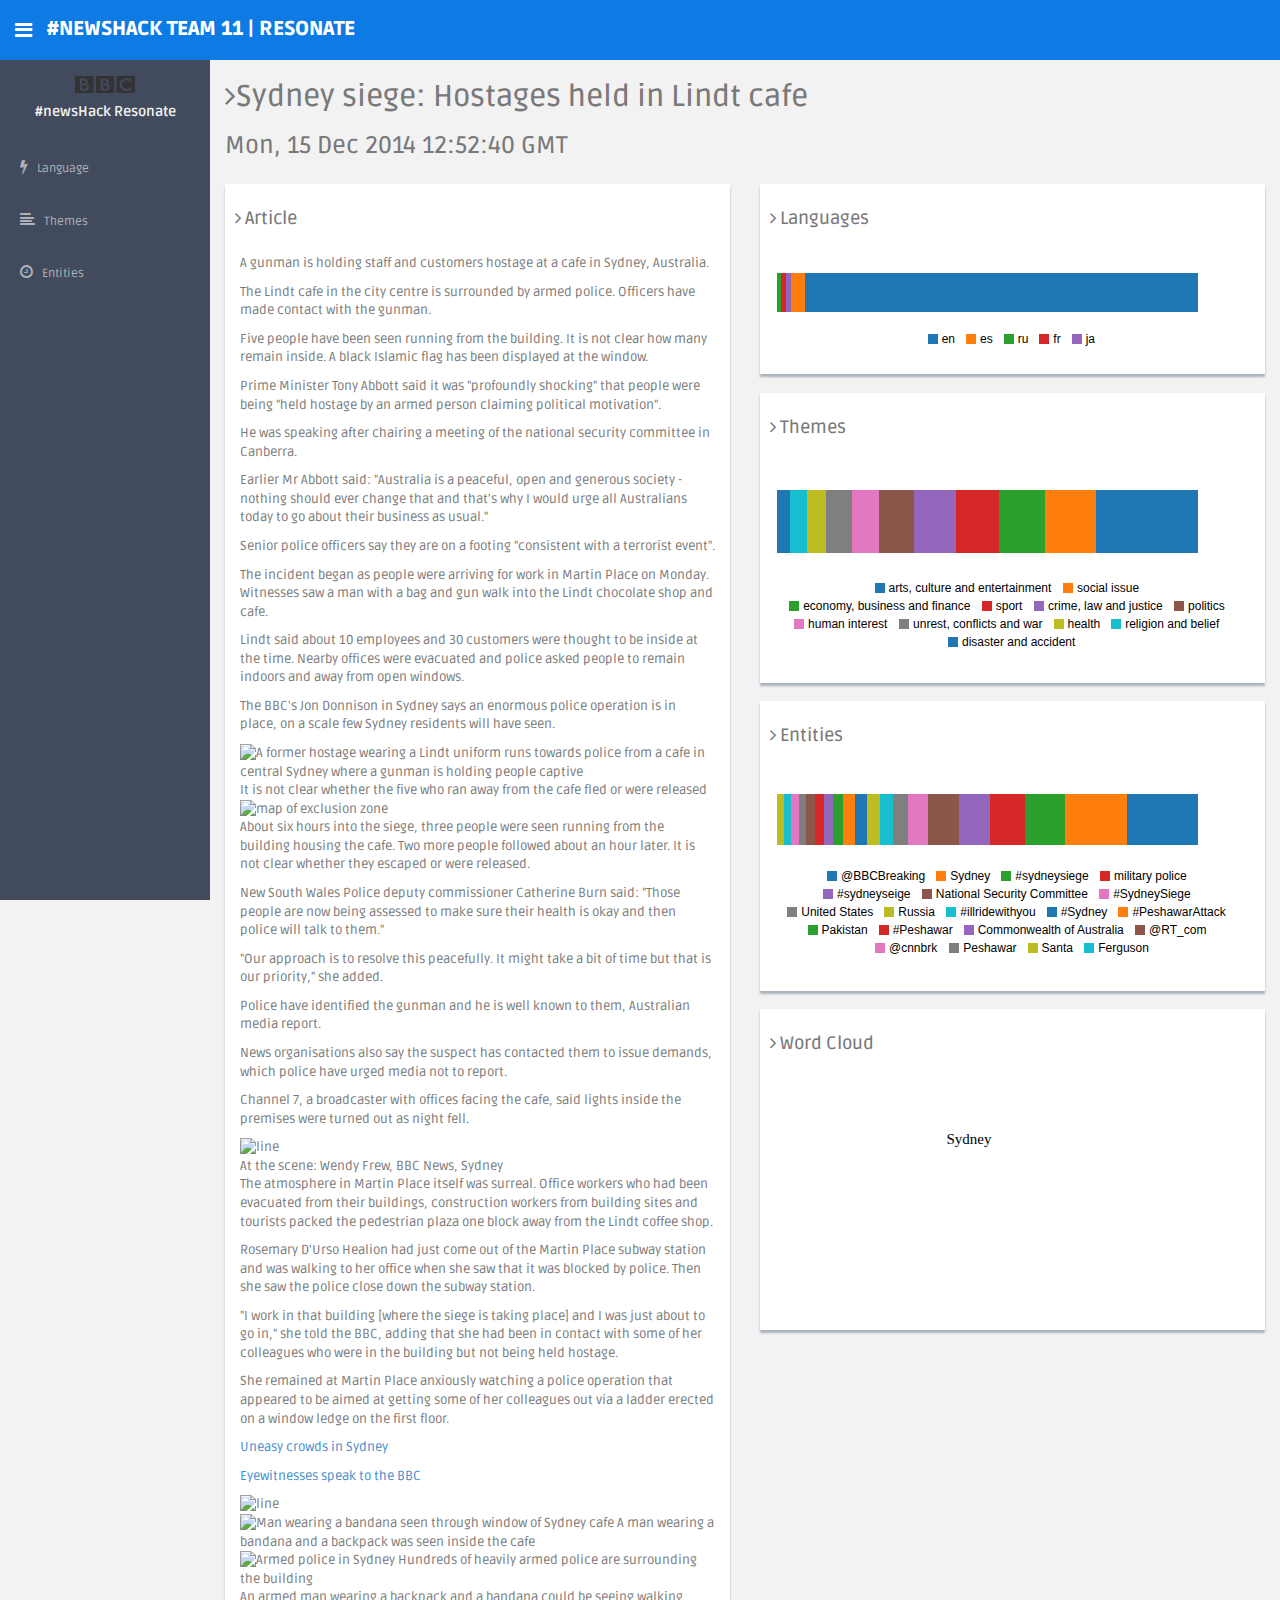
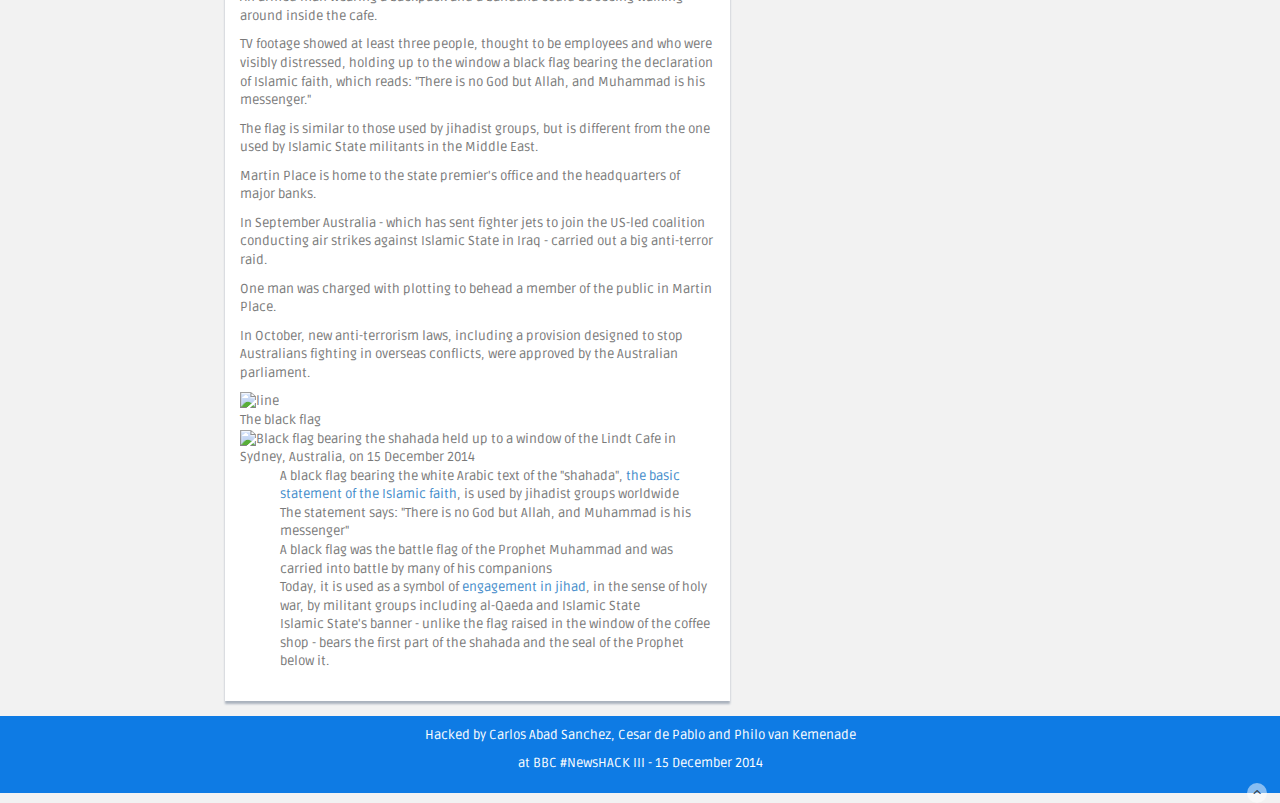
==== commit f54a3a6f: "include word cloud and filter entities and themes with threshold" ====
--- a/www/filled.html
+++ b/www/filled.html
@@ -22,8 +22,12 @@
     <link href="assets-newshack/css/c3.css" rel="stylesheet" type="text/css">
 
     <!-- Load d3.js and c3.js -->
-    <script src="http://d3js.org/d3.v3.min.js" charset="utf-8"></script>
+    <!-- <script src="http://d3js.org/d3.v3.min.js" charset="utf-8"></script> -->
+    
+    <script src="assets-newshack/js/d3.js" ></script>
     <script src="assets-newshack/js/c3.js" ></script>
+    <script src="assets-newshack/js/d3.layout.cloud.js" ></script>
+    <script src="assets-newshack/js/wordcloud.js" ></script>
 
     <!-- HTML5 shim and Respond.js IE8 support of HTML5 elements and media queries -->
     <!--[if lt IE 9]>
@@ -108,7 +112,7 @@
                           <div class="content-panel">
                 <h4><i class="fa fa-angle-right"></i> Article</h4>
                               <div class="panel-body ">
-                                  <p class="introduction" id="story_continues_1">A gunman is holding staff and customers hostage at a cafe in Sydney, Australia.</p>
+                                  <p class="introduction" id="story_continues_1">A gunman is holding staff and customers hostage at a cafe in <span class="entity" data-entity="sydney">Sydney</span>, Australia.</p>
         <p>The Lindt cafe in the city centre is surrounded by armed police. Officers have made contact with the gunman. </p>
         <p>Five people have been seen running from the building. It is not clear how many remain inside. A black Islamic flag has been displayed at the window.</p>
         <p>Prime Minister Tony Abbott said it was &quot;profoundly shocking&quot; that people were being &quot;held hostage by an armed person claiming political motivation&quot;. </p>
@@ -119,7 +123,7 @@
 
         <p>The incident began as people were arriving for work in Martin Place on Monday. Witnesses saw a man with a bag and gun walk into the Lindt chocolate shop and cafe.</p>
         <p>Lindt said about 10 employees and 30 customers were thought to be inside at the time. Nearby offices were evacuated and police asked people to remain indoors and away from open windows. </p>
-        <p>The BBC&#039;s Jon Donnison in Sydney says an enormous police operation is in place, on a scale few Sydney residents will have seen. </p>
+        <p>The BBC&#039;s Jon Donnison in <span class="entity" data-entity="sydney">Sydney</span> says an enormous police operation is in place, on a scale few <span class="entity" data-entity="sydney">Sydney</span> residents will have seen. </p>
   <div class="caption full-width">
     <!-- width="624" height="351" -->
   <img src="http://news.bbcimg.co.uk/media/images/79729000/jpg/_79729207_025124051-1.jpg" width="100%" alt="A former hostage wearing a Lindt uniform runs towards police from a cafe in central Sydney where a gunman is holding people captive" />
@@ -143,12 +147,12 @@
   <img src="http://news.bbcimg.co.uk/media/images/75306000/jpg/_75306515_line976.jpg" width="464" height="2" alt="line" />
 
   </div>
-<span class="cross-head">At the scene: Wendy Frew, BBC News, Sydney</span>
+<span class="cross-head">At the scene: Wendy Frew, BBC News, <span class="entity" data-entity="sydney">Sydney</span></span>
         <p>The atmosphere in Martin Place itself was surreal. Office workers who had been evacuated from their buildings, construction workers from building sites and tourists packed the pedestrian plaza one block away from the Lindt coffee shop.</p>
         <p>Rosemary D&#039;Urso Healion had just come out of the Martin Place subway station and was walking to her office when she saw that it was blocked by police. Then she saw the police close down the subway station.</p>
         <p>&quot;I work in that building [where the siege is taking place] and I was just about to go in,&quot; she told the BBC, adding that she had been in contact with some of her colleagues who were in the building but not being held hostage.</p>
         <p>She remained at Martin Place anxiously watching a police operation that appeared to be aimed at getting some of her colleagues out via a ladder erected on a window ledge on the first floor.</p>
-        <p><a href="http://www.bbc.co.uk/news/world-asia-30474690" >Uneasy crowds in Sydney</a></p>
+        <p><a href="http://www.bbc.co.uk/news/world-asia-30474690" >Uneasy crowds in <span class="entity" data-entity="sydney">Sydney</span></a></p>
         <p><a href="http://www.bbc.co.uk/news/world-australia-30474494" >Eyewitnesses speak to the BBC</a></p>
   <div class="caption body-width">
   <img src="http://news.bbcimg.co.uk/media/images/75306000/jpg/_75306515_line976.jpg" width="464" height="2" alt="line" />
@@ -209,10 +213,19 @@
 
                           <br>
 
-                          <div class="content-panel">
+                          <div class="content-panel" id="entitypanel">
                             <h4><i class="fa fa-angle-right"></i> Entities</h4>
                               <div class="panel-body text-center">
                                   <div id="chart-entities"></div>
+                              </div>
+                          </div>
+                          
+                          <br>
+
+                          <div class="content-panel">
+                            <h4><i class="fa fa-angle-right"></i> Word Cloud</h4>
+                              <div class="panel-body text-center">
+                                  <div id="word-cloud"></div>
                               </div>
                           </div>
 
@@ -266,10 +279,10 @@
           height: 100
         },
         data: {
-          columns: [['en', 5]],
+          columns: [['en', 83], ['es', 3], ['ru', 1], ['fr', 1], ['ja', 1]],
           type: 'bar',
           groups: [
-            ['en']
+            ['en', 'es', 'ru', 'fr', 'ja']
           ]
         }
       });
@@ -286,13 +299,13 @@
             }
         },
         size: {
-          height: 100
+          height: 200
         },
         data: {
-          columns: [['crime, law and justice', 3], ['arts, culture and entertainment', 2], ['social issue', 1], ['lifestyle and leisure', 1], ['economy, business and finance', 1], ['sport', 1]],
+          columns: [['arts, culture and entertainment', 105], ['social issue', 52], ['economy, business and finance', 48], ['sport', 44], ['crime, law and justice', 43], ['politics', 36], ['human interest', 28], ['unrest, conflicts and war', 26], ['health', 20], ['religion and belief', 17], ['disaster and accident', 14]],
           type: 'bar',
           groups: [
-            ['crime, law and justice', 'arts, culture and entertainment', 'social issue', 'lifestyle and leisure', 'economy, business and finance', 'sport']
+            ['arts, culture and entertainment', 'social issue', 'economy, business and finance', 'sport', 'crime, law and justice', 'politics', 'human interest', 'unrest, conflicts and war', 'health', 'religion and belief', 'disaster and accident', 'science and technology', 'lifestyle and leisure', 'education', 'labour', 'arte, cultura y espect\xc3\xa1culos', 'religi\xc3\xb3n y credos', 'polic\xc3\xada y justicia', 'deporte', 'weather', 'ciencia y tecnolog\xc3\xada', 'asuntos sociales', 'pol\xc3\xadtica', 'mano de obra', 'inter\xc3\xa9s humano']
           ]
         }
       });
@@ -309,18 +322,45 @@
             }
         },
         size: {
-          height: 100
+          height: 200
         },
         data: {
-          columns: [['Sydney', 7], ['#SydneySiege', 6], ['#sydneysiege', 4], ['@Eagle_Child', 3], ['@wheelbasecycles', 3], ['Santa', 3], ['@DailyMailAU', 3], ['@BBCBreaking', 3]],
+          columns: [['@BBCBreaking', 120], ['Sydney', 103], ['#sydneysiege', 68], ['military police', 58], ['#sydneyseige', 53], ['National Security Committee', 51], ['#SydneySiege', 34], ['United States', 25], ['Russia', 22], ['#illridewithyou', 22], ['#Sydney', 21], ['#PeshawarAttack', 19], ['Pakistan', 18], ['#Peshawar', 15], ['Commonwealth of Australia', 15], ['@RT_com', 14], ['@cnnbrk', 13], ['Peshawar', 13], ['Santa', 12], ['Ferguson', 12]],
           type: 'bar',
           groups: [
-            ['Sydney', '#SydneySiege', '#sydneysiege', '@Eagle_Child', '@wheelbasecycles', 'Santa', '@DailyMailAU', '@BBCBreaking', '@MetroUK', '@ONENewsNZ', '@CNN', 'Tori Johnson', 'Martin Place', '@KCBGroup', '@Skrillex', '@RamzZy_', '@Channel9', '@FootballFunnys', 'Ask of You', 'Associated Press', '@Joey_Del', 'Ross Kemp', 'New York Police Department', 'Stone Cold Steve Austin', '#Nat', '@DaveHaygarth', 'Lindt', '#heartbroken', 'Staveley', '@SteveMarshallNZ', '#NationalTrophy', '#EastEnders', '@nonstopwardle', '@CNNOpinion', '#sydneyseige', 'Beenie Man', '#SYDNEYSIEGE', '#GodBless', '#Bradford', '#OutFront', '@RT_com', 'Child Inn', 'Nick Clegg', '@BradFrenette', 'Walford', '@CSPhotoscom', '@Daily_Express', '#Live', '@JoeWMuchiri', '@lakedistrictmba', '@TimOBrien', '@Winyy__', '@News1130radio', '@CarolCNN', 'YouTube', '@CNNSitRoom', '@CNNMoney', 'Katrina Dawson', 'El Nido', 'Billy Reid', 'Pa.', '#Homeland', '@OutFrontCNN', 'Russia', 'Lionsgate', 'military police', 'Hero', 'CycloCross Trophy Bradford', '@DigitalLookNews', '@cnni', '@9NewsAUS', '#9News', '@HawksheadBrewer', 'Filipinas', '#Cyclocross', '#macaroons', '@krissybri', 'WWE', '#Sydneysiege', 'National Security Committee', '#BREAKING', 'Dressed As Santa', '@Sc0fy_', 'Pit', '@HolidayInn', '@WowEarthPics', 'Champions League Last', '#poordraymen', 'Legend Group', '@CTVVancouver', 'LDMBA', 'Lewis Craven', '@TIME']
+            ['@BBCBreaking', 'Sydney', '#sydneysiege', 'military police', '#sydneyseige', 'National Security Committee', '#SydneySiege', 'United States', 'Russia', '#illridewithyou', '#Sydney', '#PeshawarAttack', 'Pakistan', '#Peshawar', 'Commonwealth of Australia', '@RT_com', '@cnnbrk', 'Peshawar', 'Santa', 'Ferguson', '@nabihahk', '#mepolitics', '#Randirobics', 'Tony Abbott', '#Parents', '@PaulNBlake', '@nytimes', '@DrLaryngeus', '@BBCWorld', 'Apple', 'Isis', '@BreakingNews', 'Martin Place', '#Vegan', '@CNN', '#Pinterest', '@ZahraBilloo', '#Recipes', '@pracca', '#healthylifestyle', '#Moms', 'Lindt', '@chryslap', '@KQEDedspace', 'Facebook', '@nswpolice', '@BBCNewsUS', '@CNET', 'BBC', 'Hull', 'Sony', '#Ferguson', '@mariamsobh', '@aashi__', '@TheEconomist', 'Canada', '@ThierryHenry', 'CIA', '@DailyMirror', '#boydbence', 'United Kingdom', '@9NewsSyd', 'Instagram', 'London', '@guardian', '@cnewslive', '@DailyMailAU', 'Putin', '@cnni', 'New York', '@Everton', '@RMadridNation', '@Randirobics', '#lindtcafe', '@WSJ', '@Janelle', 'Kendall', 'Twitter', 'General Motors', 'Thierry Henry', 'Jo', 'Associated Press', '@nspector4', '@AP', '@nsb2063', '@PepperTheDog', 'Dios', '@VancityBuzz', '#Obesity', '@m_wotherspoon', 'Wright', '@Eagle_Child', '@WorldRugby7s', 'Ebola', '@ONENewsNZ', '#9News', 'Obama', '@AssignGuy', '@Michaud2014', '#Pakistan', 'ur', '@TEDTalks', '@UberFacts', '@norwellfiredept', '@FoxNews', '@BreakngNewsPhtg', '@Revenger210', '@mattdpearce', '@smh', '@ElizabethMay', '@TheDrunkStory', '@Mahezabeen', '@eirewalsh', '@wheelbasecycles', '@FootballFunnys', '@MoreConsole', 'Singapore', '@ABC', '@FelixNater', '#EFC', '@pioneergirl08', '#MartinPlace', '@CityNews', '@HAKRK', '#BREAKING', '@psychxdelic', '#SCOTUS', 'Craig', '@luisvicenteleon', '#Kids', '#AppleLive', '@JamesBlunt', '@BabyAnimalPics', 'James Blunt', '@TheMeninism', 'Kenya', 'Ikea', 'World Cup', '@NCIS_L_A_Fans', '#Russia', '@yonkersoem40', '@History_Pics', 'Paul', 'FIFA', '@9NewsAUS', '@shahidkapoor', '@fiskcg', '#IllRideWithYou', 'Japan', 'Oliver', 'Mary', 'YouTube', '@fizzer18', '@DestinyNews_net', '@itsadisaster', '@uli_speck', '@QishRashid', '@Brittjabee', 'Tori Johnson', '@CBCNews', '@NetControl', '@baltictraining', 'Donald', '@NewTechCoppell', 'Europa', '@WowEarthPics', '@crisvalverdej', '@trmyhre', 'South Africa', '@RelatableQuote', '@Bewickwren', '@Independent', '#Dubai7s', '@SkyNewsBreak', '#MyZeitgeist', '@BuzzFeedNews', 'Michaud', 'Katrina Dawson', '@MetroUK', '#Fox25', '@TechCrunch', '@marelyndaniel', 'Max', '#awesome', '@BBCNewsAus', '@BBCtrending', '#BlackLivesMatter', '@CNNMoney', 'America', '#PeshawarSchoolAttack', 'Vivek Murthy', '@em_ufsee', 'Pa.', '@slvrfnx', '#VCB12Days', '@TAEVisionCEO', '@lumiauk', '@EconBizFin', '@macinjosh', 'Crimean', '@KCBGroup', '#Cortana', '#MichaelBrown', 'Sinclair', 'GHG', 'Starbucks Corporation', '#Norwell', 'Morocco', '@shebe86', '@PantherZone', '@MotherJones', '@Reuters', '#GreenSmoothies', 'Wallace', '@ExportDevCanada', 'Black Mirror', '@AlienTuna', '@CityofChelseaPD', 'Mike', '#ruble', 'New York Police Department', '#OutFront', '#COYB', '@Sydell', '@N_Fostell', '@carolinemarcus', '@PaulRieckhoff', '@zoe231177', 'Cutler', '@DustinGFitch', '@CoalsonR', 'Norway', '@LassoGuillermo', 'Atlanta', 'Adam', 'Alhamdulillah', 'Iraq', '@tanjooilong', 'SSW', 'Leo', 'Oz', 'Everton', 'Justin Bieber', '@Daily_Express', '@slave2thefav', '@Playdoughpoem', '@cmanduley', '@FootyHumour', 'Aristotle', 'Watson', 'East Millinocket', '@TandonRaveena', 'Sydney CBD', '@TIME', '@engadget', 'KL', 'Orange', '@russ008', '@mindykaling', '@TonyAbbottMHR', '@CNNPolitics', '@SincerelyTumblr', '#ND', '@UKenyatta', 'Cristiano Ronaldo', '@EW', '@manny_ottawa', '@bonifacemwangi', '@SPreyzner', 'Isaac', 'Starbucks', '@cristilmethod', '@TheCryptarch', '@AnnaDegToGo', 'Selma', '@Ants_SNEweather', '@BPreyzner', '#RealMadrid', '@HistoryInPics', '@2014_Neha', '@IAVA', 'Ukraine', '@transformers', '@StevePhillips7', 'Ontario', '@BuzzFeedOz', 'Denver', '#GreeleyGrizwalds', '@SoVeryBritish', 'New Zealand', '#LastWords', '@BBCSteveR', '@DinaGusovsky', '#Pes', '#ClayHunt', 'Cheney', 'Chicago', 'Syria', '@globeandmail', 'Giroud', '@ReadInimicus', 'Ava', '@CNBCFastMoney', '@Bar_staff_probs', '@PadreIsrael', 'Disney', 'Kyle', '#healthyeating', '#MartinPl', '@TheRock', 'Truman', '@KarinAlexander', '#MTVStars', '@pactcoffee', 'Bankia', '@exp_juridico', '@HamidMirGEO', 'Sydney Lindt', '@FCBarcelona', 'Apple Watch', '@christmas_clock', 'Mars', 'Allah', 'Atl\xc3\xa9tico Tetu\xc3\xa1n', 'Jesus', '@yogscast', 'Hague', 'Brand Ambassadors', '@TuksFMNews', '@__jolo', '@MMP_Montana', '@derprevere', 'Alaska', '23 Standish Ave.', 'Top Cop', '@neytauppa', '@notcreative388', '#Homeland', 'Philadelphia', 'Pearson', 'Walt Disney', '@andersostlund', 'Christine', '#Transformers', '@ChrisKlemens', 'Amazon', '@DattosDestiny', 'Press Trust of India', '@JoeWMuchiri', 'ICYMI', '@GabbyKaufman', 'Xbox One', 'Club World Cup', '#SPOTY', 'Gaza', '#mufc', '@nonvitaltooth', '@nytimesworld', '#MakeItHappen', '@9GAGTweets', '#oil', '@ShireenMazari1', '@slang4201', '@julieplec', '@CNNSitRoom', '@financialpost', '#Australia', 'China', '@ESPINOSAMCCANN', '#HandsUpDontShoot', 'Joe', 'Christian', '@NWDogRescue', '@ArtturiArtturi', 'De Gea', '@smebulok', '@FriedmansJwlry', 'India', 'Franco', 'France', 'Diana', '@lepage2014', 'Patrick', 'Ralph', 'Storm', 'Dawson', '#Facebook', '@GeoffNews', 'Barnes', '#SydneyHostageCrisis', '@BillNemitz', '#Health', '@KyleEvanReed', 'KFC', '@DanaeBoyd', 'Johnny Abraham', 'Ferrari', '@SimpsonsQOTD', '#TeamPW', '#martinplace', '@azmemunyit', 'Rehman', '@MrStevenGeorge', '@MassStatePolice', '@fromshadows', 'Malaysian Airlines', '@johnkeypm', '@DeeSet', '@SETIInstitute', '#AussieUnited', 'Scotland Yard', '@MurtazaGeoNews', 'Leslie', 'Egypt', '@ScotStreetStyle', '@ManUtd', 'Chris', '@SoTotallyToby', '@lonelyplanet', 'South Korea', 'Lewis Hamilton', '@arjastork', 'World Health Organization', 'Francis', '@AneeRsyDney', 'Michael', '@colinjevons', '@NBCNews', 'Harper', '@OutFrontCNN', '@danny_macaskill', '#COP20', '@NYTNational', '#tvd', '@Newsweek', '@HSBC_UK_Help', '#bcpoli', 'Kevin', '@lolasanya', 'Madrid', '@MissMalini', 'Schiller', 'Britton', 'Ohio', '@Rixpoet', '#oops', '@PumaBare', '#PeterPanLive', '#Education', '@JonChevreau', '@niwentweets', '@CBSNews', '#Science', '@Laura_Figueroa', '@Lisa_Wilkinson', '@Sc0fy_', '#FatherTed', '@BroderickGreer', '#Blood', 'Molana Fazal-u', '@shaunwalker7', 'Pasir Ris', '#Equines', '@achufford', '@FarahKhanAli', '@BBCSPOTY', '#brunch', '@ThislsAmazing', '@BungieInformer', '@dpgushee', '@richeisen', '#YNWA', '@TimOBrien', '@mrewanmurray', '@BarrilVenezuela', '#Nutrition', 'Ahhh Sterling', '@BradPittsPage', '@GilletteStadium', '@GuardianTT', '#NeverFeltMoreLikeSingingtheBlues', 'Gary Neville', 'Brock Bottoms', '@enzadesu', '#firemission', '#the24cookiesofChristmas', 'Legend Group', '#womenarewatching', 'Santander', '@challot_', 'Adrien Rabiot', '@IBMoghadam', '@3pm', '@Arsenal', 'Investigation Team', 'Burnley', '@FrankRGardner', 'Goodnight', '@JRhodesPianist', '@swogden10', '@TPM', '@abcnewsSydney', 'MTB', '@MatthewPrescott', '#Racism', '@stocktraderwill', '#AdoptDog', 'Harina', 'Asaad', 'Spain', '@janengoiri', '@RFU_RDO', 'International Airlines Group', '#runs', 'Emilio Estevez', '@andymientus', '@htTweets', '@kagtireema', 'Vladimir Putin', 'RNGesus', '@matamoros_kathy', '#FMRevolution', '@JesseRoberts0n', '@KBCoburn', '#Nat', 'Romanian Revolution', '@GearHeadz28', '@FloydShivambu', '@diaridtarragona', '@falloutboy', '@MobileBaySports', 'President @UKenyatta', 'Michael Grant', 'Dressed As Santa', '@RBarkley20', '@YourHistoryPics', 'Russell Brand', 'Rainmaker Files For Bankruptcy', '@UmarCheema1', 'Capitol', 'Odell', 'GEO', "#London's", '@Bibliaenlinea', '#CRomnibus', '@blackrock', '#EOD', '@RTUKnews', 'Sana Mirza', 'Command Center', 'Business School', 'Par\xc3\xads', '@Staleyphoto', 'Japan AND', '@thomaspluck', '@ciarale01', '@Cristiano', 'Boston Police', '@DannSahak', 'Acci\xc3\xb3n Comunista', 'Andrew Cuomo', 'Sky Sports', '#summertime', '@deepikapadukone', 'Ferguson & Ebola', 'Ms Merkel Putin', '@nytpolitics', '#hurricane', 'Birthday Indiana', '@ESPNStatsInfo', '@ZachsMind', '@1LeylaRodriguez', 'UncleMurda', 'Fav', '@GrayConnolly', 'David Allen Ward', '@A_D1su', '@AFP', 'Zach Roerig', '@Sportive23_', '#foggytowin', '@runnersworld', 'Maya Angelou', '#climatechange', '@SarahMillican75', '@WMTWTV', '#derisking', '@ToxicFox', '@your_screen_name', 'Caja Castilla-La Mancha', 'Waitin Fr', '@Siva_Kartikeyan', 'Russian Central Bank', '@almudenavigil', '#god', 'Cove', 'Brian Lara', '#KXL', '@jerryagar1010', 'Harry', '@Teespring', '@OhMyHani', 'PTI', 'MNF', '#REF', '@VengeanceRacing', '#wcvb', '@MrActuary', 'Filipinas', 'Red Square', '#environmentallyfriendly', '@CiboMattoCiboMa', '@ScienceBasedMed', 'MMO', '@wjrothman', '@DigitalLookNews', '@Fareeloydias', '@Truman_Black', '@stephca', 'Mascot Challenge', '@GidgetWA', 'With Admitted Former Crack Dealer Jay-Z', '@RJSzczerba', '@WBBMNewsradio', 'Lahoris', '@therealcliffyb', '@markondefense', '@okothkenneth', '@expansioncom', '@GOP', '#Christmasjumperday', '@BBCTHREE', 'Dolly', 'MLK', '@NYCCouncil', 'Betsy Smith', '#hatesuffocatesprogress', '@allkpop', 'Broadway & MacDonald St', '@adamrichard', 'Telstra', '@Dubai7s', '@iScotNews', '@baddyaddyy', '@APHClarkson', '@tariqmughal68', '@ATLblog', 'Golden Globes', 'Angels Jannatul Firdos', '@newtgingrich', '#SeriouslyStrange', '@kristenhare', 'Jamhuri Day', '#Meograph', 'U2', '@VIVErevista', '#CristianoRonaldo', '@morningmoneyben', '@NBCSports', '#MyZ', '#EbolaResponse', '23 Standish Street', '#OffTheRecord', '@nonstopwardle', 'TD', '@jenanmoussa', '@takouris', '#Victory365', 'Saint Louis', '@nationalpost', 'Megabus', 'Lingaa', '@officialroycey', '@KoinangeJeff', '@bukorilaalamak', 'Adam Levines', '#BOCapsule', 'Man Haron Monis', '@TRobinsonNewEra', 'SC', 'Einsteins', '@funnyortruth', 'Qu', 'RV', 'Torres', '@nmcrooks', '@DaveHaygarth', '@sadiaacee', 'Google, Inc.', '@brittanyr', '@orestimusic', '@MYSADCAT', 'Monty Python', '@H0XH4', '@chrisklemens', '@ExUnitateVires', '#LoneWolf', 'It Go', '@DavidC516', '@Gem_Davies', '@londenbell', 'Statmnt Taliban', 'Iran', 'New Year', '@BBCNewshour', '@NewTechAoife', '@jamestaylor20', 'Jes\xc3\xbas', '@Nkomati_', 'Nassau County Legislature', '#TVDS6', '@Bryan_Oviedo', '@ULTA_Beauty', 'Petrobras', '@Cher', '#UQ', '@RichardDawkins', 'Rory McIlroy', 'Man City', '@TheSaucyFucker', '#infosys', '#Iglesia', 'Will Receive', 'PE', 'PD', '#Kolchenko', '@TonyPitchford', '@aedurkin', 'Caroline @RiskAlert', 'Flippin', '@DanceEatRepeat', '#JamhuriDay', 'Afghanistan', '@theIRC', 'Matt Dillon', 'OU', '@WHO', 'Russ Feingold', '@ErikaWCVB', 'BT Group', 'Discuss Police Policy', '@CityNewsAmanda', 'Birth Vs. Kick', '#YouthEmpowerment', '@droblopuntoes', '@cocaineprada', '#PeshawarAttacks', '@MahmoudRamsey', 'BUHARI', '#Vancouver', '@Canada_Business', '\xc3\x89ric Cantona', 'PCLN', '@TheRaDR', '@President', '@paulla', '@rachaeljacobs', 'NY', '@LeeannWright4', '#News', 'Royal Albert Hall', '#PrayForSydney', '#Tech', '@WhiteVsBlackTwt', 'Mo', 'Zuma', '@poptartqueeen', '@MaryamNSharif', '@AwAKAning04', '@KA_Gould', '#MyRecruitBoard', '@Official_NFFC', 'Ecuador', 'Newcastle United', 'Greta Garbo', 'New York St', '@JLo', 'Caller', 'Eric Garner', '@BleacherReport', '#WIsen', 'Book Giveaway', '@WFP', '@SEIU', '#KingHenry', 'ForeverStars', 'Pan Africanist Congress of Azania', 'Shoutout', '@SkyNews', 'Mobocracy', 'Fbody Nation Kids', '@NOD008', '@paulapoundstone', '@NPRNews', '@newscomauHQ', 'Dietmar Hamann', 'Stone Cold Steve Austin', '#iphone', 'Prince George', '@codyk', '@PiscesAreUs', 'WCSH', '#6thcircuit', 'BBVA', '@CP24', "Citizens' Action Party", '@forex_futures', 'Hotpot Supper Tickets', '#HowToGetAwayWithMurder', 'LG', '@voxdotcom', '@OrchardGateway', '@noaaocean', '@jonathansamuels', '@ricardo_hausman', '@MercianRockyRex', 'Darth Vader', '#money', '@girlposts', '@TanujVirwani', 'Josh', '@stephenfry', '21 Jump Street', '@HackneyAbbott', '@AnsarAAbbasi', '#KyDerby140', 'NECBirmingham', '@mediocredog', '@dopesoph', '@Scripture_Truth', '#wouldyouaskaman', '@SupraStrong_13', 'ToriJohnson', 'CNN', 'Haqqani', '@LFCfamily5', '#enzo', '@akhilak', 'Aviva', '@Capitancarloc', '@sciencemuseum', 'APHClarkson', '#evolvingcity', 'JV', '@LtGovDuffyNY', '@ntvkenya', '@sosmaydan', 'Monaco', 'HAHAHA', '@jaltucher', '@BillMoyersHQ', '@screenrant', 'OOOOOOOMG', 'CUTEEE', 'Fuji', '@AdamSerwer', 'La Libertad', 'Nadia', '@theedgemarkets', '#icantbreathe', 'CMH', '@dawn_com', 'Pacific', 'Pryor', '@BFMradio', '@Newsday', '@DMiliband', '#NH', 'Bloomberg', 'EEOC', '@FT', 'Brendan', '@Taranaki_NZ', 'England', '@bostonpolice', '#travel', 'Standish Ave.', 'Geo @MuaazAhsanGeo', '@michaud2014', 'Gx', 'Miami', 'Aviva plc', 'Land', '@dmardiste', 'Paul Revere', '@larramalik', '#suzesays', 'University of Valladolid', '@ShiaPrincesss', 'Passenger Transport Authority', 'Podolski', '#Fitness', 'VOIP', 'Pak Army', 'Malick', '@qurratuzainudin', 'Angels', 'Wales', '@Troll__Football', '#SouthAfrica', '@USARugby', '#HealthIsPrimary', '#tvds6', 'International Baccalaureate', '#MeriBandook', '@ABC7NY', 'St. Louis', '@Waisale_Serevi', '#Abbott', 'Matthew Bourne', '@ystriya', '@BBCSport', 'G20', '#tcot', '#gooner', '#Runrunes', 'Surgeon General', '@CoppellHigh', '@BBCSporf', '#Toronto', '@JamesStewa', '@flintbedrock', '@LaylaaSays', '@PRI', 'Gwen Moore', '@Bu', '@perlimaya', '@nadeemmalik', '@tufkaa', 'FA', 'Hmph', 'Overseas Sports Personality', 'Thundersnow', '@jmcotelo', 'Missouri', '#Hailstate', 'London Gatwick Airport', '@LUADJeff', 'EW', '@DTRubenIsrael', '@msnbc', '@BOCapsule', '@Saj_PakPassion', '@vikramchandra', '#mcwccx', '#addicted', 'PBA', '@AsimBajwaISPR', '@LFCTS', 'Banco Central de Espa\xc3\xb1a', 'YTD', '@AyseErinc', 'Mukherjee', '@SocialRMadrid', 'American Psycho', 'Heathrow', '@LauraBenanti', 'Cazorla', '@HDNER', '#NALS2014', 'Govt', '@randybillings', 'Bill Powell', '#IS', '@bbcweather', '@megynkelly', '@MichaelaK33', '@whereisnate', 'Steven #Naismith', '@rockportbasset', '#Angels', 'Earthquake', '@Schuldensuehner', '@AuburnJokes', '@voguemagazine', 'Ian Supra', '@wajih_sani', '#CERT', 'FMT', '@billshortenmp', 'Tom Coburn', '@fijirugby', '@HniaziISF', '@Scott_Gilmore', '@POLITICO', '@CRonaldoFans15', '@tweethutchy', '#ManderaQuarryAttack', '@TamaraMcCleary', '@FatherTedSpeak', '@BostonNewsMan', '#Lindt', '@pourmecoffee', 'Republican Bill Cassidy', '#ISupportSanaMirza', 'Staveley', 'Jes\xc3\xa9', 'CB', '#NationalTrophy', 'Happy Home Company', '#notimpressed', '@WSJPolitics', '@dailytelegraph', 'Al', '@SCNosalMD', 'Loaded Baguette', '@BuzzFeedIndia', 'At Sydney', 'Sydney Opera House', '#MillionsMarchNYC', '@ansarAAbbasi', 'BB', '#Aliens', '#thanksskipper', "M'sian", '@karrar_meer', '@portalkritis', '@SuzeOrmanShow', '#EnviroIntel', '@chrisshipitv', '@TheFoxandCrown', '@MaineDems', '@atlblog', '#magicalTuesday', '@begumtothestars', '@tdy_T', 'Reuters', '@KCChiefs', '@PurelyFootball', '#Adopt', 'Thomas Howell', '#food', 'PKR group', '@EconEconomics', '#Recruitment', '@carlfogarty', '#AllOfTheLights', '#MerciThierry', '#London', 'Racing de Avellaneda', 'Birmingham Crown Court', '@thehill', 'Taliba', 'Far Cry', '@DavidSchawel', 'Leinster Ploughing', '#Ghent', 'Android', '@EARMILK', '#digitaldiplomacy', 'Germany', 'Hmm', '@Metrorailinfo', 'Netflix, Inc.', 'Dania', 'Yorkshire', '@ConfuciusPosts', '@realmadriden', 'Big Bash', 'US Airways', '@earthepix', '#finishthejob', 'Champions League', '#SYDNEYSIEGE', '#UofA', 'Proud of Nassau Legis Dem Ldr', 'Dejan Lovren', 'Maine', 'Tilda Swinton', '@CSPhotoscom', 'Sydney Cafe', '@MtbSprocket', '#snl', '@AnaGtz79', '#RussiaMeltdown', '@Ashton5SOS', '@ExcellentAnimal', '#AsiaPacific', '#pakistan', 'Dini', '#Sentsov', '#Live', '@FJ0hana', '@JWTelegraph', 'Banco Popular', '#AMAs', '@pretoriacoza', 'Mva Northborough', 'Talley', 'Empire State Building', '@KTNKenya', '@ObesityBlog', '@HuffPostUKPics', '@tom_harlock', 'Oohhhh', '@Prem_S', 'Luis Enrique', 'Messi', '@boohoo', '@MailOnline', 'Sherlock', '@FutbooIFichajes', '@SputnikInt', '@TheStrippin', 'Jakell Mitchell', '#thesimpsons', '@iamthekartel', 'Good', '@BoniMtetezi', '@BBCNewsAsia', '#June27th', 'Geo @MurtazaGeoNews', 'LRT', '#bikeracing', '#Mirallas', '#theKenyawewant', 'Wenger', '@BrendonWu_', '@BBCOS', '@SunVoip', '@Grand_Theatre', '@ashsperls', '#AN', 'Getty', '#AL', '#cupcake', '@Brianmbunde', 'Cristiano', '@EuromaidanPress', '@ABCNewsLive', '@Benogola', '@bengollings10', 'The Sun', 'Eco', '#sosingaporean', '@azhairul', '@broadwaycom', 'Tehrik-e-Taliban', '#monash', '#WorldAIDSDay', 'Madeleine McCann', 'La Rep\xc3\xbablica', 'Nuh', 'First Family', '@YYZemily', '@thescript', '#smartmoney', '@Angieyy_', 'The New York Times Company', 'Lewis Craven', 'Man Utd', 'National Guard', 'Knn', 'Kot Radha Kishan', '#fieldmarketing', '@Oogwae', '@MirrorRowZed', 'Venus', 'Fatou Bensouda', '@FortuneMagazine', '@SAMAATV', '@ShiversDorhout', 'Lee Rigby', '#pets', '@Kevan_Abrahams', 'Optimus Prime & Bumblebee', '#coffeehousecool', '@tbhjuststop', '@JessicaValenti', '@MediaGhuru', '@Baird', 'Sumatran', 'Chelsea Man Wanted', '@banditocado', '@QuadFins4Fun', '@pdacosta', '#econarchive', 'CycloCross Trophy Bradford', '#ChristmasInWashington', '@tmerilaht', '@rioferdy5', 'In & Out Burger', '@Winyy__', '@sharmeenochinoy', '@AGMuigai', '@RaqiyahMays', 'Pakistan Taliban', '#AFCvNUFC', '@simonrademan', 'CNNgo', '@bigboyja', '#WhereTheMagicHappens', 'Darren Wilson', 'As Long As You', 'Wood & Steel', '@mahezabeen', 'Woooh', '#PolScotRecruit', '@juliamacfarlane', 'Vine of Sen.', 'Palestine Bombings', 'Lord Saladin', 'Uncharacteristic', 'Mehmet Ozlap', '#Space', '#CrushT', 'John Ivison', '@harristweedheb', 'North St. Paul', 'UberPop', '@svarun_01', 'Waze', '@VideosOfScience', '@breakingbytes', '@robjillo', '#BelgiumSiege', '@rebmatius', '@UP_TownCenter', 'Aww', '@WNYC', 'Cup Third Round trip', 'Metrolinx', '@dfarmer14', '#YearInSearch', '@BBCLancashire', '@JMLudes', '@uscensusbureau', '@D_DeGea', '#Sydneysiege', '@PBS', 'New South Wales', '@Nanmanea', '@eNCAnews', 'Petsmart', '@JamilSmith', '@ibieberlinear', 'Federal Reserve', '#tosua', '@Reu', '@talyellin', '@ChrChristensen', '@Majid_Agha', 'Silent Nemo', '@JackJackJohnson', '@realDonaldTrump', '@anonoMAN42', '@TheCRonaldoFan', 'Bangkok', 'Kaddish', '@latimes', '@Jay_78_', '@ProfJessieSmith', '#PakSchoolSiege', '@MyUNiDAYS', '@YahoodiSaazish', '@SpursOfficial', '#DisneyOnBroadway', '#Chiefs', 'Bubl\xc3\xa9', '@HawksheadBrewer', '@tlrd', 'Lahore', '@OracKnows', '@HuffPostUK', '#G20Brisbane', 'Jagerbomb', 'Ask of You', '@capricecrane', '@WXII', '@jehuegordon', 'Tesco', 'Hollywood', '@GRlMDAREAPER', '@philwcvb', '@VisitNC', 'Matt Davis', 'Andalusian Party', 'Scarborough', 'Comcast', 'Rob Lowe', '#productivity', '@NewAmerica', '@takiafaridah', '#Dubai', '@maryslandmovie', 'Songs of Innocence', '@NYS_Ke', 'IBM', 'Cassian', '@lynnOnCrime', '@meganamram', '@TomCoburn', 'Nicolae Ceau', '@RoomeeTimes', '@UpshotNYT', 'Ray Lewis', '#adoptable', 'Nome', '#alaric', 'Seventh Avenue', '@Contentions', 'Muslim Community', '#thankful', 'Harina Pan', 'Arc', 'Banco Santander', '@LaundyCraigMP', '@STERLINGMHOLMES', '@Mobkay', 'Jeez', 'Kiska Volcano', '@kdastgirkhan', '@EngadgetUK', '@NHDavies13', '@BoxOfficeMexico', '#illridewithTori', '#tweet4taiji', 'Acci\xc3\xb3n Cat\xc3\xb3lica', '@mencap_charity', '@yourfamilydoc', 'Mississippi St', '@WladimirZanoni', '#carrotforacock', '@AlyssaCRaley', '#Montgomery', '#KyDerby', 'George Stinney', '#AdoptCat', '@AshleySiegs', '#medwomen', 'Servicio de Atenci\xc3\xb3n a las V\xc3\xadctimas de delitos violentos', 'Weekly Nightfall', '#Cat', 'Polo Sweet Bag', 'Camille Cosby', 'COPS', '@TheSimpsons', '#Hull', 'Virat Kohli', '@JennyWCVB', '@MMViverito', '@Canada', '@Ziya_Meral', 'Barbie', 'CRISTIANO RONALDO PORTUGAL', 'Housing Unit', '#CHISpaVan', '@albinlilas', 'Parakas', 'Sneijder', '@CarolCNN', 'LDP', 'West St. Paul', '@StefSimanowitz', '@jarelkun', '#AmericanHorrorStory', '@business', 'SHVETSOV', '@TheRunningBug', 'Sydney Morning Herald', '#DENSI', 'Military Intelligence, Section 5', '@SammyTellem', '@elblogsalmon', '@ohimsosure', 'Bay Area', 'AmerUs Group', "Gov't", 'Ballon', '#FieldMarketing', '@LiamGillham93', 'Humboldt County', 'Kar', '@BilldeBlasio', '#Cyclocross', 'M.Serraller', '#boydbe', '@CallyGingrich', '@IEPI_ecuador', '@bronwen', 'Rail Fun Day', 'Greg', '@GoalUK', '#Entertainment', '#DerechosHumanos', '@KenyaPower', 'Pervsis', 'Julio Jones', '@HolidayInn', '#26', 'Police Se', '#MateShip', '@DogsTrust', '@SkyBet', '@howardlindzon', 'Cairo', '@newtechrebekahp', 'Kiev', '#FarmMurders', 'Greeley', '@Fred_Delicious', 'PIXXX', '@HeathrowAirport', '@LBoucher77', '#15', '@DBessClass', 'Ma Rte', '@Channel9', '@yanchooow', '@CTVVancouver', '@VirginTrains', '@guardian_sport', 'Deputy Commissioner Catherine Burn', '#FallOutBoyABAP', '@NYCEMSwebsite', '@kunalkohli', 'East Pakistan', 'Pearson Educaci\xc3\xb3n Espa\xc3\xb1a', '@FIFAcom', '@supcollins', 'Panther Nation', '@DLoesch', '@SunnyLeone', '@CA2015', 'Pelham NH', '#EastEnders', '@ezralevant', '#welikemike', 'BETTA BRENCH', 'Dodgeball', '@SelfieNigga', '@BabyAnimalGifs', '#Nassau', 'Tesco Corporation', '@Instagram', 'Anushka Sharma', '#Competition', '@MIRAMETV', 'Paris Saint-Germain Football Club', '#vietnambelievable', 'Tmn Tun Dr Ismail', 'Tom Cruise', '@BN247', 'Harris Tweed', '#CongressInOneWord', '@JuliaDavisNews', '@wbir', 'Bangladesh', '@sehunsqueen', '@downriver_b', '@INTHENOWRT', '#THFC', 'Male', '@GrangerKate', '@etribune', 'United Arab Emirates', '#PTI', '@ALcomMobile', '@ATHE1STP0WER', '@ClaireaBellaLtd', 'Mugshot of Michael Crooker', 'Gerald Kaufman', '@SaifRRahman', '@SenFeinstein', '@Iamksgofficial', 'Cali', 'Residual Value Awards', 'Google Zeitgeist', 'Digital Crown', 'Lions', 'Narendra Modi', 'SabahUS Dollar', 'Ahh', '@Talkmaster', '#Showtime', '@Know', '@itvnews', '#Finally', 'Liverpool', 'Kansas', '#Wellness', '@liptika_', '@AshmanAmirudin', '@huntersbayradio', '@Kimmyincali', '@AsliHaroon', '#Sweeps', '@PPMEAF', 'Make Your Own Double Helix Xmas Tree', 'Channel 4', 'Upton', '@BBCNews', 'The Museum', '@TheAnonMessage', '#Mencap', '@Vnmol', '#workinghours', 'Rhode Island', '#OviedoBaby', '@StandardIssueUK', 'Mark Owen', 'CM Balochistan', '@RussOnPolitics', '@NerdyWonka', '#HA1LSTATE', '@UkraineReddit', '@CruzRojaEsp', '@K_Simmz', '#genius', '@KimKardashian', '@NewsHour', '@HuffingtonPost', '@CBSFantasy', '#GiftGorgeously', '@m_cof', 'LDMBA', '#KentuckyDerby', '#bbcqt', 'Aamilah', '@google', 'Pro Sc', 'Julie', '@fasiranjha', '@bobatl', 'Brazil', '#alwayswelcome', '@YourAnonNews', '@studentawards', 'Fernando Soto Rojas', '@RaissaAlmanda', '@James_Baltic', '@Cookstar118', '@SuccessfulIy', '@MaajidNawaz', 'Roundup', '@Coppellisd', '#l', '#FindingDory', '@VisitLancashire', '@AdrianaStuijt', 'Fort Lauderdale', '#g', '@SoSingaporean', 'High', '@KenyaRedCross', '@iamwill', 'la Caixa', '@JODYHiGHROLLER', 'Liverpool F. C.', 'Ebola-hit West Africa', '#VIRAL', '#Kenya', '@ArupThoughts', '@runzourry', '@twirlyswirly', '#Scanning', 'Se\xc3\xb1or', 'Chris Brown', '#marriage', 'Samsung Gear', 'Springarab', '@SenateDems', '#BCPo', '#PatriotsNation', '@grenouf', '@SteveMarshallNZ', '#NOAA', '#2', '@NickHanauer', '@stalemt', 'Sky News Australia', '@PickeringTj', '#Scandal', '@RealPaulWalker', '#Taliban', '#Chile2015', '@KathyHochul', '@jennablan', '#ableg', 'Marca', 'KingHenry', 'Google Maps', 'Gracias Cristi', 'The hotel', 'Louisiana Democratic Sen.', '@ShoeMeCA', '#MH370', '@chrisgailus', 'Justin', '@MikeFriday09', '@SCC_Barcelona', 'Alan', '#Brazil', '@LFC', 'Steve Young', '@NewsOnTheMin', '@Prevent_Obesity', '#Radio', '@ldbene10', '@tanehisicoates', 'Saskatchewan', '@awkwardposts', '@Business', '@gst183', 'Jani', '#PLL', '#EBOLA', '@JackDromeyMP', 'GOTV', '@TheDailyEdge', 'King Henry', 'ENIPLA', '#Eyecon', 'Daily Sabah', '@arjunk26', '#AUBvsMSST', 'Panic', '@saks', '#DoNowFerguson', '@TEDxBeaconSt', '@NOAA', 'Cruz Azul', '#askfast', '@jimpoco', '#OneNightStand', '#gamergate', '@MetPoliceUK', '@SHO_Homeland', '@SteaknShake', '@comcast', '@alsmiffy', '@usgs', 'Hillary Clinton', '@ComedyOrTruth', '#inspiration', 'Izquierda de Catalu\xc3\xb1a', '@jimmyfallon', '@Reverend_Scott', '@NelsonBocaranda', '#PUSKAS', 'Stream of the Lindt Cafe', '@CNBC', '#IAmMyKenya', '#BearGrylls', '@SkySportsNewsHQ', 'Frank Sinatra', 'Massachusetts', '#TrayvonMartin', '@NewsHourExtra', 'David Suzuki', '@newtechmorgan', 'Carr\xc3\xa0', '@NicolasMaduro', 'Happy Endings', '@mehransanam', '@CNNOpinion', 'Florida', '@kaytazb', '#FMRevoluti', '@nickconfessore', '@MountVernon', 'the Guardian', '@WkyJoven', '@AlexBrown77', '@AnneWaiguru', 'Champions League Last', '@_evafox', '@TalatHussain12', "B'way", '@LBC', '@TheWilsonCenter', 'Corel Draw', '@RamzZy_', '@PTXofficial', '#fox25', '@BookOProverbs', 'Roku', '@KyivPost', 'Chile', '#SkyBetTransferFund', '@ShangriLa_Van', '@WSJAsia', '@hitRECord', '@Battle', '@XboxQwik', 'Gauteng', '#EricGarner', 'Crimea', 'OHMAIGOD', '@HaseenaAtomBum', '@AnupKaphle', '#Northboro', 'Game of Thrones', "McPherson Square & L'Enfant Plaza", 'Oprah', '#PoliceState', '@ImBossyBoots', '#TopDocNow', '#Hersheys', 'Aqib Talib', 'Surveys of Mars', '@imVkohli', '@TheScotsman', 'Federal Reserve System', '#climateaction', 'lesbian gay bisexual/pansexual and transgender people', '@Julius_S_Malema', 'Simon Harris', 'Best Music', '#CHRISTMAS DAY', '@paulhicks63', '#Sevens', '@KayBurley', '@RiteExpressions', 'Randirobics Galactic Gazette', '@Gaetano_lo_hace', '@NYCGreenfield', '#Malaysia', '@BBCr4today', 'Uber', '@yv', '@newsday', '@MayaLand3', '#CHRISTMAS', 'En12', 'Ferguson Missouri', '@TheWorldImages', '@troyesivan', '#OrangeIsTheNewBlack', '@ReutersLatam', '@Ghetto_F0X', '7News', 'Sheena', '@TheLadBible', '@CoveGuardians', '@Bellows4Senate', '@Nashgrier', '@HouseofCards', '@atiku', '@MKB1A', '#Bradford', 'Amal Clooney', '@nicolasmsarries', '@English_AS', '@Joey_Del', '#Crimea', '@kids_exercise', 'Walford', '@sailorkilljoy_', '@l0lbac0n', '@GAVI', '@PzFeed', 'Lion', 'Most Popular Searches On Google In', '@Tempibones', 'John Crawford', '@GregSmithMD', '@kashf7sab', '@ScanBC', '@BanuBCicek', '@Mannam_92', 'Par\xc3\xads Saint Germain', 'one fucked up place', 'Reuters Opinion Strobe Talbott', '@PLASTICPLATES', '@LogitechG', '@grg', '#RWWinterWeek', '#RugbySevens', 'Surkov Lt', '#burnout', '@moody', '#Foot', '@kravsazzle', '@MockMavPam', '@RosalieBardo', '#matt', '#BenStiller', '#GTHOM', '@KingdomWildlife', '#SouthSudan', 'Rio de Janeiro', 'Howard Schultz', 'Pslam', 'Cosby', 'Department of Corrections', '@gedikaslihan', 'Afric', 'African Union', 'El Nido', '#AAFPNCCL', '@ProBirdRights', 'James Altucher', '@news_va_es', '@brithume', '@nikicheong', 'Orlando', '#ReyesparaTodos', 'Rachel', 'Queens Park Rangers', 'Hero', 'Lima', 'President Uhuru Kenyatta', 'Holiday', '@IMAXSOFL', 'El Salvador', '#Blackpool', '@Tim_Ste', '@RD_Economist', '@FtLauderdaleSun', 'Nigeria', '@Marcasur', '#ParksAndRec', '#news', '@sonamakapoor', '@intelwire', 'Benjamin Franklin', '#Indiawithpakistan', '@EliotCutler', '@nyonair', 'Beenie Man', 'Camille', '@southernsnowgal', '@foofighters', '@jesserbnwtz', '@Skrillex', '@nytimesbooks', 'Bill', '@rarestcat', '@DFWscanner', '@southsalem', '@GaryLineker', '@fox25news', '@bipsluvurself', '@backstreetboys', '@LadySandersfarm', '@GetTwistedRecs', 'Belgium', 'everton @RBarkley20', '@toughlovemusic', '#TheLeftovers', '#SpreadLove', '@oaarchitects', 'Valencia', '@AmiriKing', '#corvette', 'HBO', '#Mandera', '@washingtonpost', '@AllisterHeath', '@KrisPoB', '@TalatHussain', '#chinesetakeaway', '@ReutersBiz', '@SundayBrunchC4', '@OilsandsAction', 'Annual Shop', '@mathi8888', '#Drones', 'Google', 'ULTA', '#MAtraffic', '@anirudhofficial', 'Weather Bomb', 'Olympia', '#TierraDeMar\xc3\xada', 'Steve Bell', '@mubasherlucman', '@bbcworldservice', '@KazimAlam', 'London Bridge', '@Jess_Baltic', '@SkyNewsAu', '@njiiru', '@craigadams49', '#z06', '@Express_Pics', '@MASCA_National', '#ISIS', 'nueva moto', 'California', '@Ayeshatakia', '#books', '@NatGeo', 'Tottenham Hotspur', '@freedomtomarry', '#Gillette', '@judmoo', '#PassItOn', '@hitRECordJoe', '@LinusKaikai', '@JulesBistro', '@rezaaslan', 'Courtesy Marco Hartz', '@BJPLucknowBJP', '@Prophecy_YEC', '#SaksHoliday', '@BBCYaldaHakim', '#recruitment', 'Kenya Navy', 'Frisco Melt', 'Putins', '@DeleMomodu', 'GENE KELLY', '@ernestorileyita', '@siberianluck', 'Dallas', 'Metro-Goldwyn-Mayer Incorporated', '@TheEllenShow', '@analitica', 'Travis Kelce', '@ARothNYT', '@MrMichaelSpicer', 'STFU', 'Vietnam', 'America Herald', 'Moulin', '@maddow', '#SoulOnFire', 'Wilson Airport', 'No Bake Chocolate Cookies', 'Ridley Scott', '@mckenzierose', 'Red Crescent Islamabad', '@TDR_Network', '@FairQuestions', '@INTLSpectator', '@TroyAikman', 'Jan', 'Korean War', '#CapitalPunishmentForTTP', '#MPAC14', '@BlogApprentice', 'Awuor', 'Kentmere', '@cathy_macdonald', '@LaOpcionV', '#underwaterhousing', 'Enfield', '#Preparedness', 'Gervinho', '#KConmymind', '@va_va_vati', 'Punjab', '#siegeselfie', '@ThaPrinceTaylor', '@svcred', 'Eurobank del Mediterr\xc3\xa1neo', '@KAUSHALVYAS23', '#raise', '@JimmyVielkind', '#Newsday', '@JohnMbadi', '@depericias', '@NewEarthquake', '@astroehlein', '@PhxKen', '#YogscastJingleJam', '@ChiefsReporter', '@erikagparas', '@iamthatgirl', 'Blackboard, Inc.', '#brandmanagement', "#Destiny's", '#sy', '@Naira_TVD', '#powermatters', '#LittleGlobalCitizen', 'Australia PM', '@meredithfrost', '#GodBless', 'Based Telescope', '@UCWNews', '@CanariasZEC', 'Tenerife', '@BenjaminNorton', 'With Fries', '@LocatScotland', '@JONWEXFORD', 'Malaysians', 'Sunset Overdrive', '@MethuenPolice', '@seb9011', '@nz7s', 'Bugis Street', '@jamtfe', '@MyRecruitBoard', '@Chelsea_Goulden', 'Chris de Burgh', 'Optus', '#heartbroken', '@GradElitism', '#WCVB', '@policescotland', '#notankers', '@kunalnayyar', '@rtked', 'Pit', '#EconomicDecline', '#EggBowl2014', '#putoutyourbats', '@tkelce', '@PoderJudicialEs', '@splcenter', 'Eskom', '#project543', 'Pic', 'WWE', '@Markthewise', '@shafidpk', '@Crossfire', '@AlertZaAfrica', '@BBCNewsnight', '@OwenBennettJone', '#macaroons', 'Erdogan', '@CivGame', '@ScienceFuture1', '#humans', 'Port Elizabeth', '#suicide', 'Rude', '@realmadrid', 'DID DE GEA', '@SanaMerza', 'RM10k', '@AnupamPkher', 'Pattie', '@CNNFC', 'Ken Okoth', '@Jordanems', '#Balochistan', '@staronline', 'Malala Yousafzai', 'Alabama', '#volcano', 'Freshies', 'Barakah', '@03gibbss', '#Pisces', '#icanshowyoutheworld', '#XboxOne', '@JavedAzizKhan', 'Balotelli', '@ReutersUS', '#wontbelongnow', 'Wes Welker', 'Yung Chunky', '@BloombergNews', 'Spotify', '@TelegraphPics', '@HSBC_Rugby', 'Imran Khan', 'NBN', '@ChrisReason7', '@sierraboggess', '@sheridanvoysey', '@Stoked4Saturday', 'Young Pak Arm', '#trending', '#yogjam', '@NATSPressOffice', 'Shenna', 'Edge Markets', '@PastorTullian', '#samoa', '@SmahmoodS', '#Gamers', '@AbabuNamwamba', 'Novorossia', '@ecuavisa', 'Cameron Mackintosh', '@HennaK5', '#GraciasMas', '@sweatitoutmus', 'Lionsgate', '@marcmarquez93', 'Hit Medley', 'Jamaica', '@BenThomasPreps', '@MarcSchwieger', '@fpinvesting', '@AsiaPacNews', '@EntMagazine', '@LOLGOP', '@Declaracion', 'Mike Brown', '@ec', '#lp', 'Dogs Only', '#HumanityRestored', '@GovChristie', 'Pablo Ruz', 'Magreb', '@russian_market', '@Rockettes', '#Northeas', '#NCISLA', 'Held In Downtown Sydney Cafe', 'Marruecos', '@FinnWittrock', '@KPilkingtonQ', '@iambohemia', 'Navidad', '@deepali_shree', 'Our War', '@_cassian', 'Dunya News', '#PakistanSiege', 'Connection With Double Shooting', 'Yus', 'Ex-Dewey Partner', '@mradamscott', 'RM10', 'Anderlecht', 'Liga de F\xc3\xbatbol Profesional', 'Pretyy', '@PleasureEllis', '@Abogacia_es', '@OilandGasInvest', 'Shah Alam', 'Van Ruymbeke', 'Loving You', '#xfactor', 'Lear Corporation', 'Hatttte', 'Wetten Dass', 'Container Khan', 'Rubio', '@FrTedQOTD', '@judz5', '@nbc6', 'Ameen', '@markchampkins', '@Brilliant_Ads', 'Kitchen Nightmares', 'Prime Minister Tony Abbott', '@urjc', 'Granddaddy', '@BarackObama', 'Child Inn', '@LOLsuren', '@greta', '@Glinner', '@DanielGruchy', '@scsj', '@CBSShowbiz', '@jimsciutto', "Young Men's Christian Association", 'Pfft', 'Mary Landrieu', 'Ay Chiamo', 'Leo Messi', '@INdnrnews', 'Cheryl', 'Allah SWT', '@BTUpdates', '@PaulMerrillWMTW', '@krissybri', '@saxenavishakha', '@BradFrenette', '#LFC', '@ReutersLive', '@MCHammer', '#mateship', 'Shaun Lander', 'Paul Scholes', '@TWC', 'Bolivarian Republic of Venezuela', '#SydneySie', 'World Food Programme', '@BBCNewsMagazine', '@VernaMyers', '@WorldStarFunny', 'Basque Country Left', '@codyincalgary', '@M_McDonough', 'Billy Reid', 'Nick Clegg', '@maplegoh', '#Yorkshireflags', '@JosiahDelagarza', 'Ariel Castro', '@DFATD_DEV', '@maddy_NTHC', 'Alien Planet Spotted', '@lakedistrictmba', 'ina East', '#Sydneyseige', 'Public Transport Authority', '#ngp', '#Adelaide', '#UnderwaterSelfie', '#China', 'Angels Game', '@SBCoffeehouse', '@indykaila', 'Boston', '#myzeitgeist', '@KenRoth', '#TortureReport', '@Cryptogeeks', '@JuanTheWorld', 'Enhanced American', 'Namibia', '@wincewong', '@Forbes', '@shahamshi', 'Pak Taliban', '@DefenceHQ', 'Civ5', '#GMRS', '@NahBabyNah', 'Lightswitch', '@News1130radio', '#BoydBence', '#BurnabyMountain', '@perehuguet', 'Encyclopaedia Britannica', '@Mock', '@DavidColeGtown', '#Sinjar', '@chapus2012', 'Hallmark', '#LahoreShutDown', '@ArcBladeWaltz', 'Beckham', 'Kronk', '@magicalmorganx', 'Mitt Romney', 'Squadie', 'Alfred Hitchcock', 'Darlington', 'Carla @CarlaPillco', '@businessinsider', '#UCWRadio', 'Thamesmead', 'Ross Kemp', 'TICKTOCK', '#poordraymen', '@cberkman', '@OpenSociety']
           ]
         }
       });
 
     </script>
 
+    <!-- worldcloud -->
+    <script type="text/javascript">
+      entities = [
+        {
+          "text": "BBCBreaking",
+          "size": 120
+        },
+        {
+          "text": "Sydney",
+          "size": 103
+        }
+        ];
+
+      // [['@BBCBreaking', 120], ['Sydney', 103], ['#sydneysiege', 68], ['military police', 58], ['#sydneyseige', 53], ['National Security Committee', 51], ['#SydneySiege', 34], ['United States', 25], ['Russia', 22], ['#illridewithyou', 22], ['#Sydney', 21], ['#PeshawarAttack', 19], ['Pakistan', 18], ['#Peshawar', 15], ['Commonwealth of Australia', 15], ['@RT_com', 14], ['@cnnbrk', 13], ['Peshawar', 13], ['Santa', 12], ['Ferguson', 12]];
+
+      var wc = wordCloud('#word-cloud', entities, 300);
+    </script>
+
+    <script type="text/javascript">
+      $("#entitypanel").hover(function(){
+        $(".entity").css("color", "orange");
+      })
+      $("#entitypanel").mouseleave(function(){
+        $(".entity").css("color", "");
+      })
+    </script>
+
   </body>
 </html>